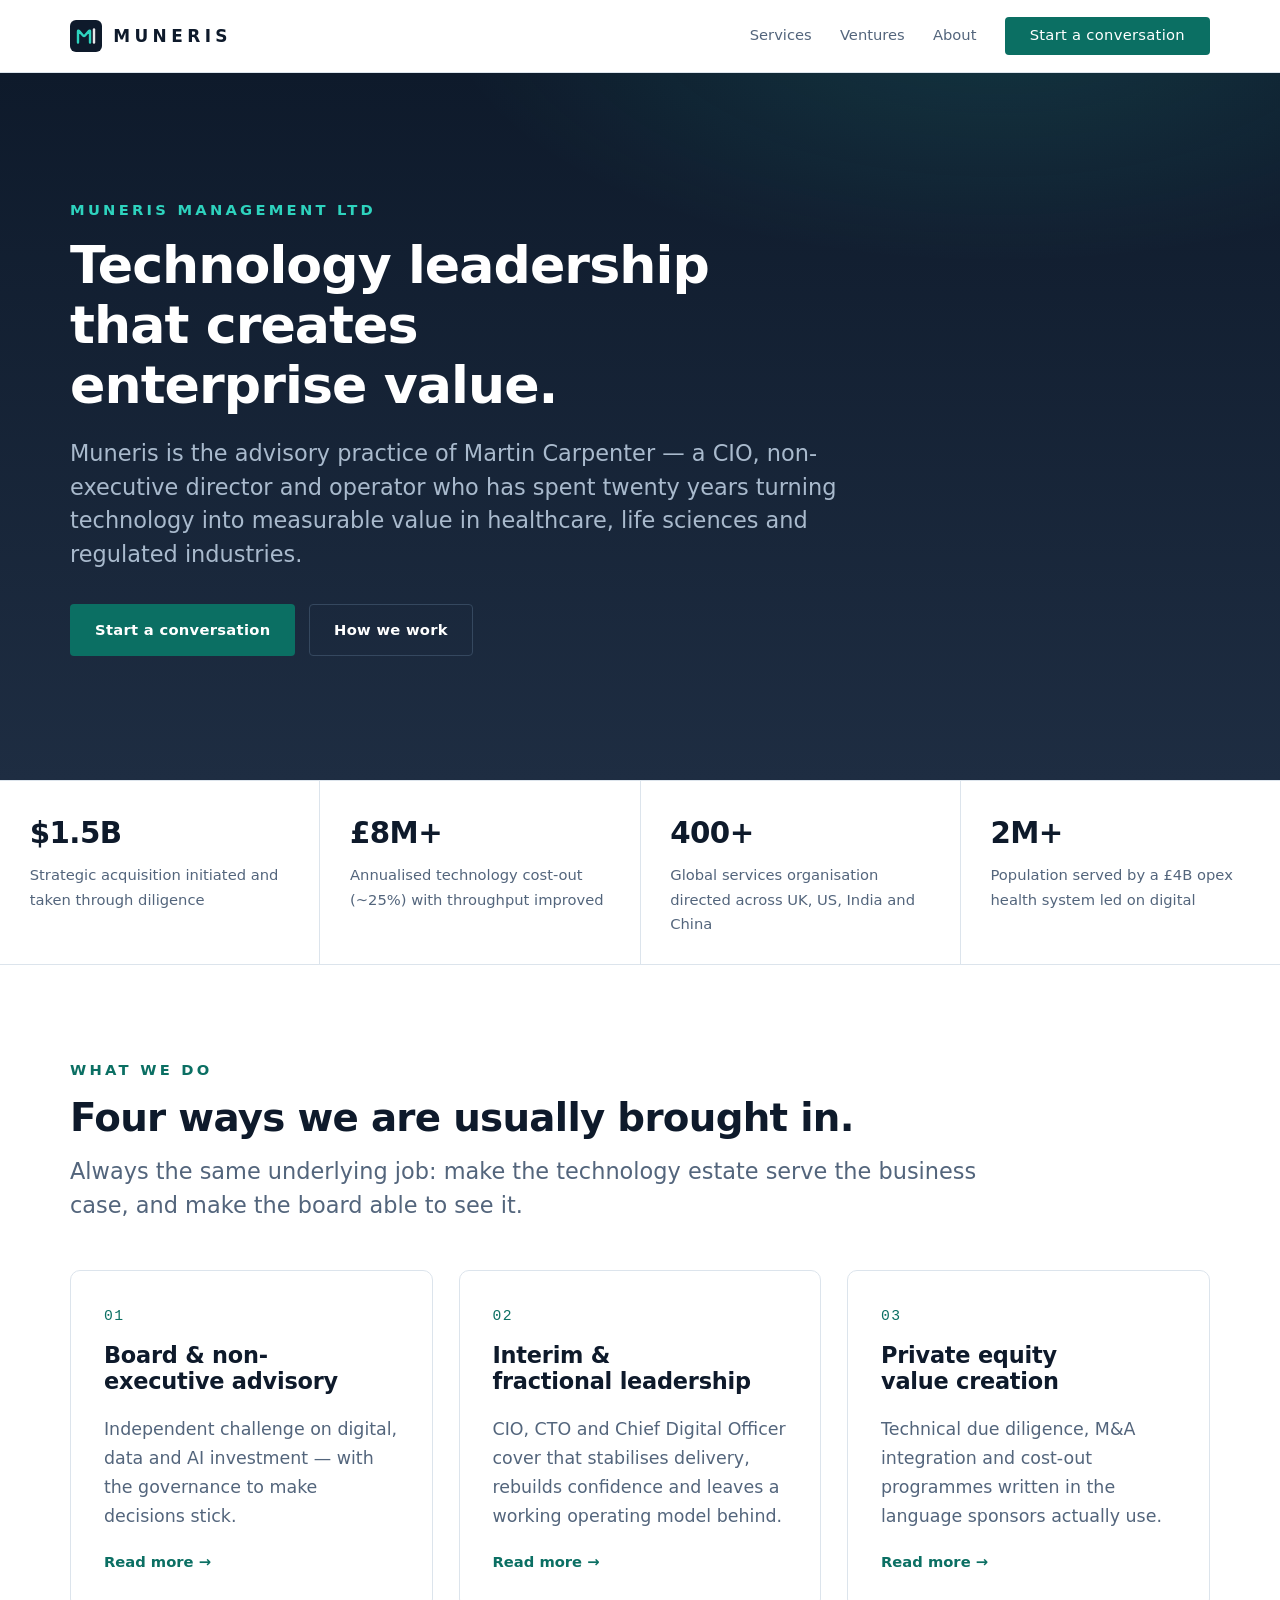
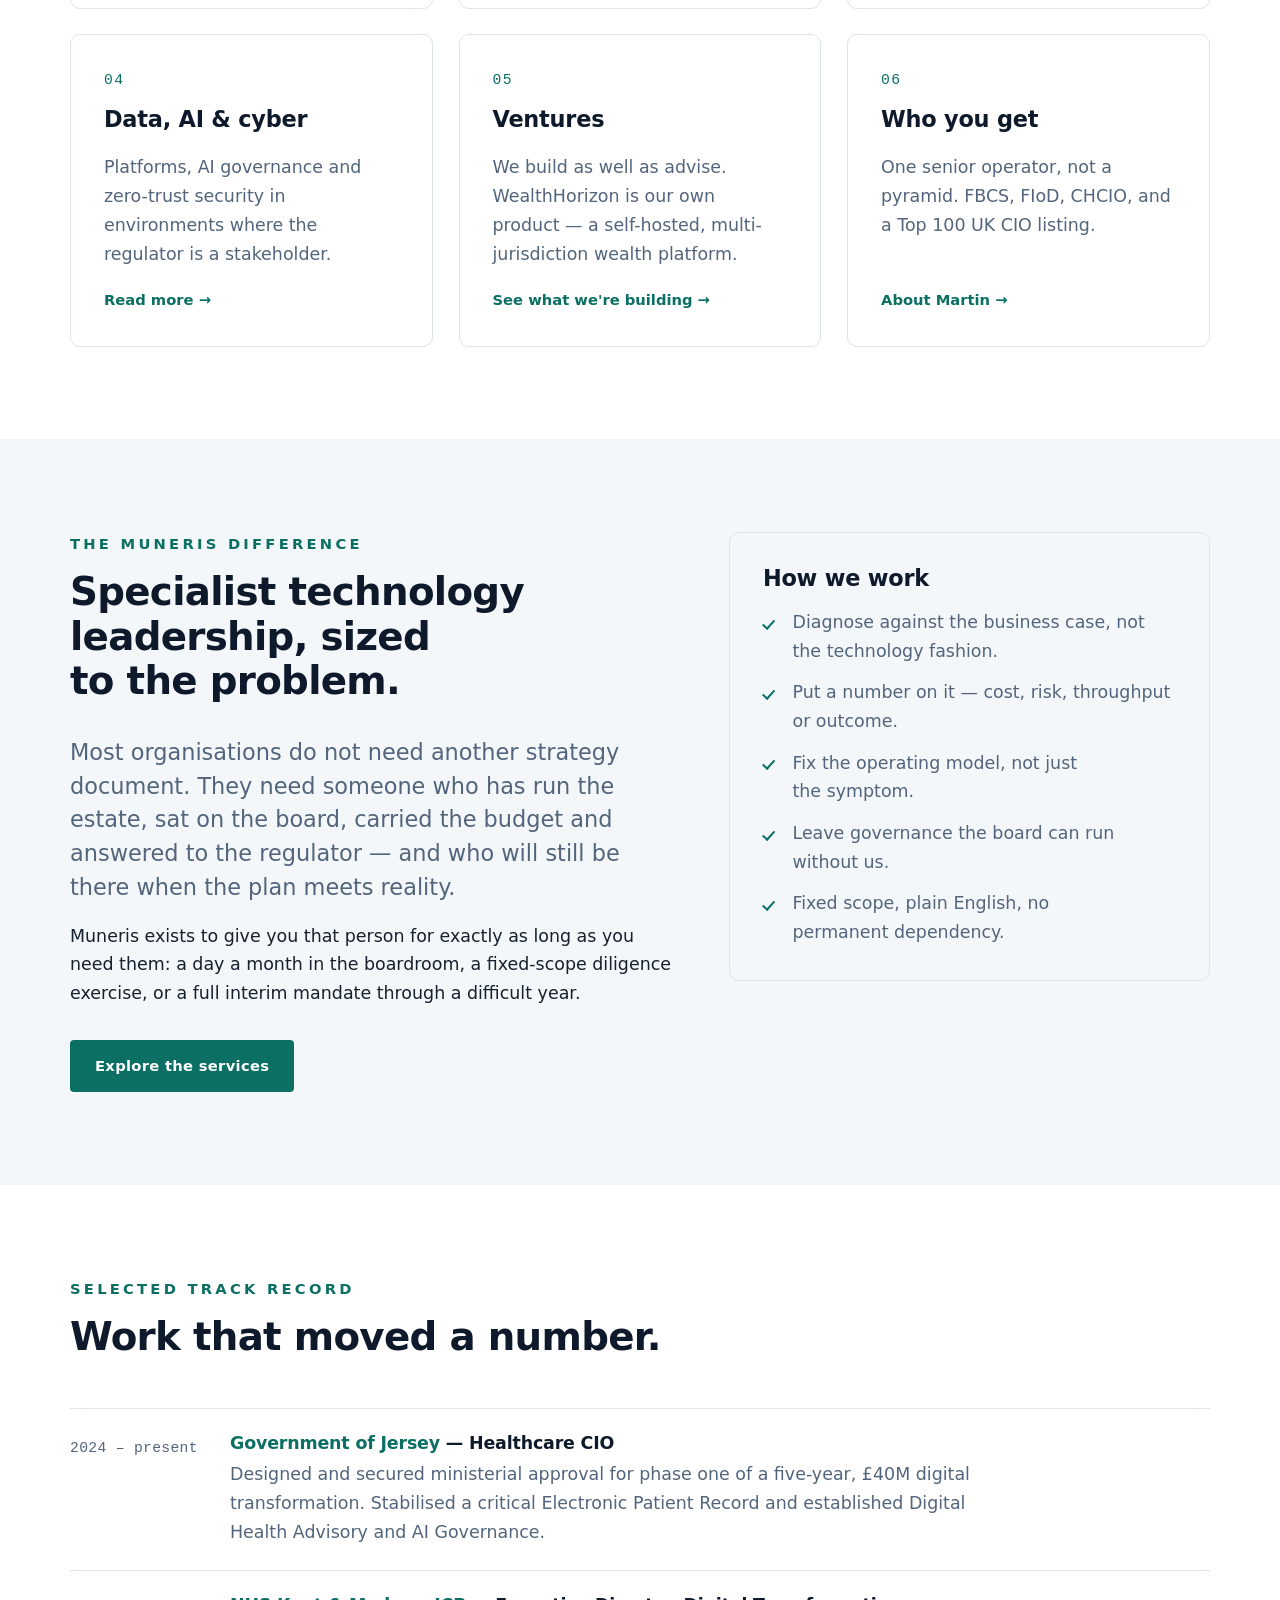
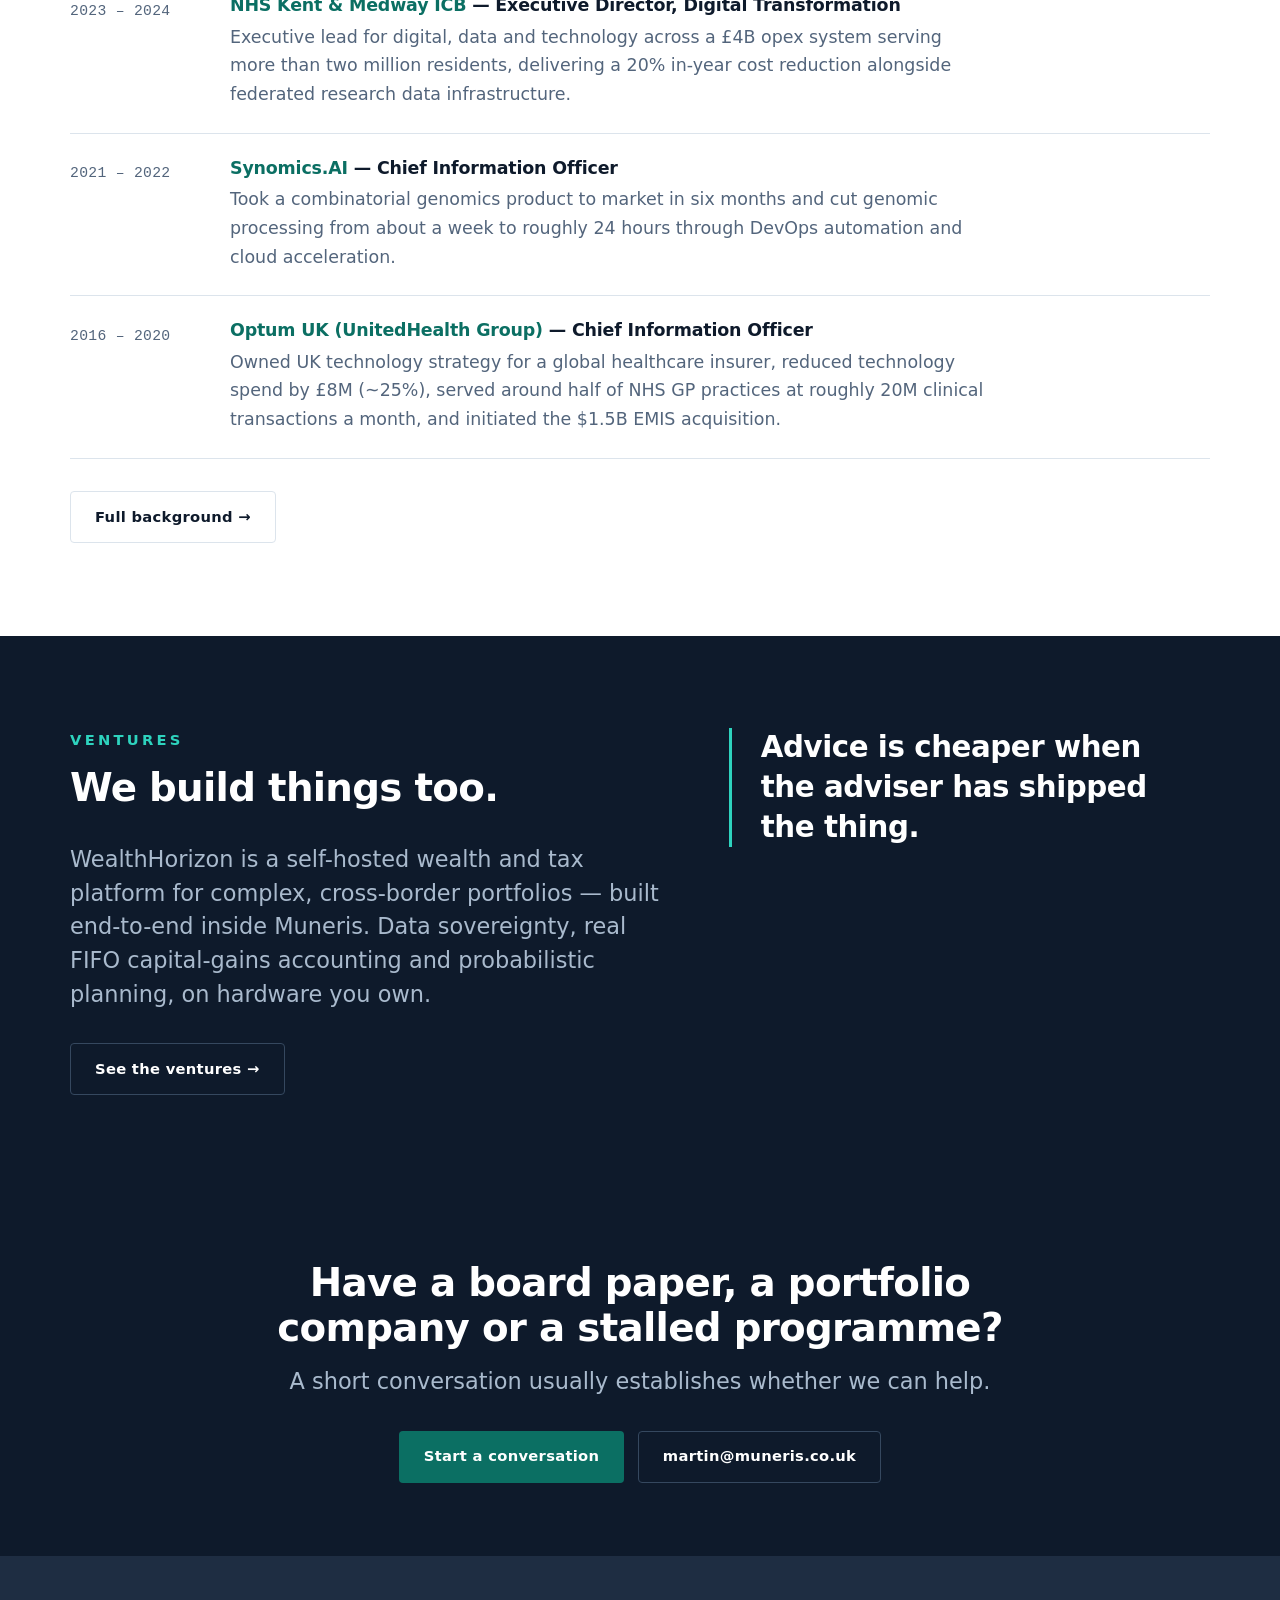
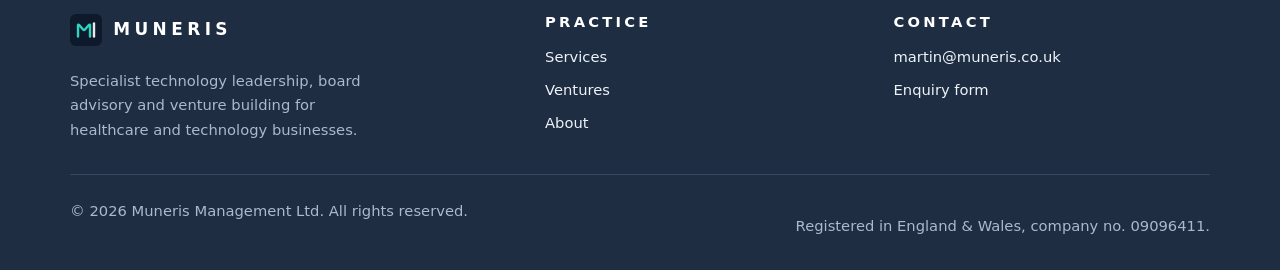
==== index.html @ a32206af "Add muneris.co.uk static marketing site Five-page static site for Muneris Management Ltd — home, ser" ====
<!doctype html>
<html lang="en-GB">
<head>
<meta charset="utf-8">
<meta name="viewport" content="width=device-width, initial-scale=1">
<title>Muneris — Technology leadership that creates enterprise value</title>
<meta name="description" content="Muneris Management Ltd is the advisory practice of Martin Carpenter: board advisory, interim technology leadership, private equity value creation, and data, AI and cyber governance for healthcare and technology businesses.">
<link rel="canonical" href="https://muneris.co.uk/">
<meta property="og:type" content="website">
<meta property="og:site_name" content="Muneris">
<meta property="og:title" content="Muneris — Technology leadership that creates enterprise value">
<meta property="og:description" content="Board advisory, interim technology leadership and private equity value creation for healthcare and technology businesses.">
<meta property="og:url" content="https://muneris.co.uk/">
<meta name="twitter:card" content="summary">
<link rel="icon" href="assets/img/muneris-mark.svg" type="image/svg+xml">
<link rel="stylesheet" href="assets/css/brand.css">
<link rel="stylesheet" href="assets/css/site.css">
</head>
<body>
<a class="skip-link" href="#main">Skip to content</a>

<header class="site-header">
  <div class="wrap site-header__inner">
    <a class="brand" href="index.html" aria-label="Muneris — home">
      <img class="brand__mark" src="assets/img/muneris-mark.svg" alt="" width="32" height="32">
      <span class="brand__name">Muneris</span>
    </a>
    <button class="nav-toggle" type="button" aria-expanded="false" aria-controls="primary-nav">
      <span class="visually-hidden">Menu</span>
      <svg width="20" height="14" viewBox="0 0 20 14" aria-hidden="true" fill="none" stroke="currentColor" stroke-width="2" stroke-linecap="round">
        <path d="M1 1h18M1 7h18M1 13h18"/>
      </svg>
    </button>
    <nav class="nav" id="primary-nav" aria-label="Primary">
      <a href="services.html">Services</a>
      <a href="ventures.html">Ventures</a>
      <a href="about.html">About</a>
      <a class="btn btn--primary" href="contact.html">Start a conversation</a>
    </nav>
  </div>
</header>

<main id="main">

  <section class="hero">
    <div class="wrap">
      <span class="eyebrow">Muneris Management Ltd</span>
      <h1>Technology leadership that creates enterprise value.</h1>
      <p class="lede">
        Muneris is the advisory practice of Martin Carpenter — a CIO, non-executive
        director and operator who has spent twenty years turning technology into
        measurable value in healthcare, life sciences and regulated industries.
      </p>
      <div class="btn-row">
        <a class="btn btn--primary" href="contact.html">Start a conversation</a>
        <a class="btn btn--ghost" href="services.html">How we work</a>
      </div>
    </div>
  </section>

  <section class="stats" aria-label="Track record at a glance">
    <div class="stat">
      <div class="stat__value">$1.5B</div>
      <div class="stat__label">Strategic acquisition initiated and taken through diligence</div>
    </div>
    <div class="stat">
      <div class="stat__value">£8M+</div>
      <div class="stat__label">Annualised technology cost-out (~25%) with throughput improved</div>
    </div>
    <div class="stat">
      <div class="stat__value">400+</div>
      <div class="stat__label">Global services organisation directed across UK, US, India and China</div>
    </div>
    <div class="stat">
      <div class="stat__value">2M+</div>
      <div class="stat__label">Population served by a £4B opex health system led on digital</div>
    </div>
  </section>

  <section class="section">
    <div class="wrap">
      <div class="section-head reveal">
        <span class="eyebrow">What we do</span>
        <h2>Four ways we are usually brought in.</h2>
        <p class="lede">
          Always the same underlying job: make the technology estate serve the
          business case, and make the board able to see it.
        </p>
      </div>

      <div class="grid grid--3">
        <a class="card reveal" href="services.html#board">
          <div class="card__num">01</div>
          <h3>Board &amp; non-executive advisory</h3>
          <p>Independent challenge on digital, data and AI investment — with the
             governance to make decisions stick.</p>
          <span class="card__link">Read more →</span>
        </a>
        <a class="card reveal" href="services.html#interim">
          <div class="card__num">02</div>
          <h3>Interim &amp; fractional leadership</h3>
          <p>CIO, CTO and Chief Digital Officer cover that stabilises delivery,
             rebuilds confidence and leaves a working operating model behind.</p>
          <span class="card__link">Read more →</span>
        </a>
        <a class="card reveal" href="services.html#pe">
          <div class="card__num">03</div>
          <h3>Private equity value creation</h3>
          <p>Technical due diligence, M&amp;A integration and cost-out programmes
             written in the language sponsors actually use.</p>
          <span class="card__link">Read more →</span>
        </a>
        <a class="card reveal" href="services.html#ai">
          <div class="card__num">04</div>
          <h3>Data, AI &amp; cyber</h3>
          <p>Platforms, AI governance and zero-trust security in environments
             where the regulator is a stakeholder.</p>
          <span class="card__link">Read more →</span>
        </a>
        <a class="card reveal" href="ventures.html">
          <div class="card__num">05</div>
          <h3>Ventures</h3>
          <p>We build as well as advise. WealthHorizon is our own product — a
             self-hosted, multi-jurisdiction wealth platform.</p>
          <span class="card__link">See what we're building →</span>
        </a>
        <a class="card reveal" href="about.html">
          <div class="card__num">06</div>
          <h3>Who you get</h3>
          <p>One senior operator, not a pyramid. FBCS, FIoD, CHCIO, and a
             Top 100 UK CIO listing.</p>
          <span class="card__link">About Martin →</span>
        </a>
      </div>
    </div>
  </section>

  <section class="section section--surface">
    <div class="wrap split">
      <div class="reveal">
        <span class="eyebrow">The Muneris difference</span>
        <h2>Specialist technology leadership, sized to the problem.</h2>
        <p class="lede mt-2">
          Most organisations do not need another strategy document. They need
          someone who has run the estate, sat on the board, carried the budget and
          answered to the regulator — and who will still be there when the plan
          meets reality.
        </p>
        <p>
          Muneris exists to give you that person for exactly as long as you need
          them: a day a month in the boardroom, a fixed-scope diligence exercise,
          or a full interim mandate through a difficult year.
        </p>
        <div class="btn-row">
          <a class="btn btn--primary" href="services.html">Explore the services</a>
        </div>
      </div>
      <aside class="panel reveal">
        <h3>How we work</h3>
        <ul class="ticks">
          <li>Diagnose against the business case, not the technology fashion.</li>
          <li>Put a number on it — cost, risk, throughput or outcome.</li>
          <li>Fix the operating model, not just the symptom.</li>
          <li>Leave governance the board can run without us.</li>
          <li>Fixed scope, plain English, no permanent dependency.</li>
        </ul>
      </aside>
    </div>
  </section>

  <section class="section">
    <div class="wrap">
      <div class="section-head reveal">
        <span class="eyebrow">Selected track record</span>
        <h2>Work that moved a number.</h2>
      </div>
      <ul class="record reveal">
        <li>
          <div class="record__when">2024 – present</div>
          <div class="record__what">
            <h3><span class="org">Government of Jersey</span> — Healthcare CIO</h3>
            <p>Designed and secured ministerial approval for phase one of a five-year,
               £40M digital transformation. Stabilised a critical Electronic Patient
               Record and established Digital Health Advisory and AI Governance.</p>
          </div>
        </li>
        <li>
          <div class="record__when">2023 – 2024</div>
          <div class="record__what">
            <h3><span class="org">NHS Kent &amp; Medway ICB</span> — Executive Director, Digital Transformation</h3>
            <p>Executive lead for digital, data and technology across a £4B opex system
               serving more than two million residents, delivering a 20% in-year cost
               reduction alongside federated research data infrastructure.</p>
          </div>
        </li>
        <li>
          <div class="record__when">2021 – 2022</div>
          <div class="record__what">
            <h3><span class="org">Synomics.AI</span> — Chief Information Officer</h3>
            <p>Took a combinatorial genomics product to market in six months and cut
               genomic processing from about a week to roughly 24 hours through DevOps
               automation and cloud acceleration.</p>
          </div>
        </li>
        <li>
          <div class="record__when">2016 – 2020</div>
          <div class="record__what">
            <h3><span class="org">Optum UK (UnitedHealth Group)</span> — Chief Information Officer</h3>
            <p>Owned UK technology strategy for a global healthcare insurer, reduced
               technology spend by £8M (~25%), served around half of NHS GP practices
               at roughly 20M clinical transactions a month, and initiated the $1.5B
               EMIS acquisition.</p>
          </div>
        </li>
      </ul>
      <div class="btn-row reveal">
        <a class="btn btn--ghost" href="about.html">Full background →</a>
      </div>
    </div>
  </section>

  <section class="section section--dark">
    <div class="wrap split">
      <div class="reveal">
        <span class="eyebrow">Ventures</span>
        <h2>We build things too.</h2>
        <p class="lede mt-2">
          WealthHorizon is a self-hosted wealth and tax platform for complex,
          cross-border portfolios — built end-to-end inside Muneris. Data
          sovereignty, real FIFO capital-gains accounting and probabilistic
          planning, on hardware you own.
        </p>
        <div class="btn-row">
          <a class="btn btn--ghost" href="ventures.html">See the ventures →</a>
        </div>
      </div>
      <div class="reveal">
        <p class="pull">Advice is cheaper when the adviser has shipped the thing.</p>
      </div>
    </div>
  </section>

  <section class="cta">
    <div class="wrap center">
      <h2>Have a board paper, a portfolio company or a stalled programme?</h2>
      <p class="lede">A short conversation usually establishes whether we can help.</p>
      <div class="btn-row" style="justify-content:center">
        <a class="btn btn--primary" href="contact.html">Start a conversation</a>
        <a class="btn btn--ghost" href="mailto:martin@muneris.co.uk">martin@muneris.co.uk</a>
      </div>
    </div>
  </section>

</main>

<footer class="site-footer">
  <div class="wrap">
    <div class="footer-grid">
      <div>
        <a class="brand" href="index.html">
          <img class="brand__mark" src="assets/img/muneris-mark.svg" alt="" width="32" height="32">
          <span class="brand__name">Muneris</span>
        </a>
        <p>Specialist technology leadership, board advisory and venture building
           for healthcare and technology businesses.</p>
      </div>
      <div>
        <h4>Practice</h4>
        <ul>
          <li><a href="services.html">Services</a></li>
          <li><a href="ventures.html">Ventures</a></li>
          <li><a href="about.html">About</a></li>
        </ul>
      </div>
      <div>
        <h4>Contact</h4>
        <ul>
          <li><a href="mailto:martin@muneris.co.uk">martin@muneris.co.uk</a></li>
          <li><a href="contact.html">Enquiry form</a></li>
        </ul>
      </div>
    </div>
    <div class="footer-legal">
      <p>&copy; <span data-year>2026</span> Muneris Management Ltd. All rights reserved.</p>
      <p>Registered in England &amp; Wales, company no. 09096411.</p>
    </div>
  </div>
</footer>

<script src="assets/js/site.js" defer></script>
</body>
</html>
---- assets/css/brand.css ----
/* ==========================================================================
   Muneris — brand tokens
   --------------------------------------------------------------------------
   This is the ONLY file you need to edit to re-skin the site to the official
   Muneris brand pack (Complete_MultiBrand_Pack / brands/muneris).

   Colour values below are set from the brand pack's naming conventions
   (fullcolour / mono-slate / reverse-white). If the official pack specifies
   exact hex values, replace them here and every page follows.
   ========================================================================== */

:root {
  /* --- Core brand palette ------------------------------------------------ */
  --ink:            #0E1A2B;  /* deepest slate — headings, dark sections     */
  --slate:          #1E2D42;  /* mid slate — dark surfaces                   */
  --slate-soft:     #35485F;  /* borders/dividers on dark                    */

  --accent:         #0B6F63;  /* primary accent — links, buttons on light    */
  --accent-deep:    #085048;  /* hover/pressed                               */
  --accent-bright:  #2ED3BE;  /* accent on dark backgrounds only             */

  --gold:           #A8853C;  /* sparing highlight — figures, rules          */

  /* --- Neutrals ---------------------------------------------------------- */
  --bg:             #FFFFFF;
  --surface:        #F4F7F9;
  --surface-2:      #E9EEF3;
  --line:           #DCE4EC;
  --text:           #16202E;
  --text-muted:     #53657C;
  --on-dark:        #EEF3F8;
  --on-dark-muted:  #A9BACD;

  /* --- Typography -------------------------------------------------------- */
  --font-sans: system-ui, -apple-system, "Segoe UI", Roboto, "Helvetica Neue",
               Arial, sans-serif;
  --font-mono: ui-monospace, SFMono-Regular, "SF Mono", Menlo, Consolas,
               "Liberation Mono", monospace;

  /* The brand's signature device, carried over from the Muneris deck:
     section labels set in letter-spaced capitals. */
  --eyebrow-spacing: 0.22em;

  /* --- Scale & rhythm ---------------------------------------------------- */
  --measure:        68ch;
  --radius:         4px;
  --radius-lg:      10px;
  --shadow:         0 1px 2px rgba(14, 26, 43, .06),
                    0 8px 24px rgba(14, 26, 43, .06);
  --shadow-lg:      0 2px 4px rgba(14, 26, 43, .08),
                    0 18px 48px rgba(14, 26, 43, .12);

  --step--1: clamp(0.86rem, 0.83rem + 0.12vw, 0.92rem);
  --step-0:  clamp(1rem,    0.97rem + 0.16vw, 1.09rem);
  --step-1:  clamp(1.2rem,  1.13rem + 0.34vw, 1.42rem);
  --step-2:  clamp(1.45rem, 1.32rem + 0.64vw, 1.85rem);
  --step-3:  clamp(1.75rem, 1.52rem + 1.13vw, 2.45rem);
  --step-4:  clamp(2.1rem,  1.7rem  + 1.95vw, 3.3rem);

  --gutter: clamp(1.15rem, 0.9rem + 1.2vw, 2rem);
  --section-y: clamp(3.5rem, 2.6rem + 4vw, 6.5rem);
}
---- assets/css/site.css ----
/* ==========================================================================
   Muneris — site styles
   ========================================================================== */

/* --- Reset ---------------------------------------------------------------- */
*, *::before, *::after { box-sizing: border-box; }
* { margin: 0; }

html { -webkit-text-size-adjust: 100%; scroll-behavior: smooth; }
@media (prefers-reduced-motion: reduce) { html { scroll-behavior: auto; } }

body {
  font-family: var(--font-sans);
  font-size: var(--step-0);
  line-height: 1.65;
  color: var(--text);
  background: var(--bg);
  -webkit-font-smoothing: antialiased;
  text-rendering: optimizeLegibility;
}

img, svg { display: block; max-width: 100%; height: auto; }
a { color: var(--accent); text-underline-offset: 3px; }
a:hover { color: var(--accent-deep); }

:focus-visible {
  outline: 2px solid var(--accent);
  outline-offset: 3px;
  border-radius: 2px;
}

/* --- Layout primitives ---------------------------------------------------- */
.wrap {
  width: min(100% - (var(--gutter) * 2), 1140px);
  margin-inline: auto;
}
.wrap--narrow { width: min(100% - (var(--gutter) * 2), 780px); }

.section { padding-block: var(--section-y); }
.section--surface { background: var(--surface); }
.section--dark { background: var(--ink); color: var(--on-dark); }
.section--dark h1, .section--dark h2, .section--dark h3 { color: #fff; }
.section--dark p { color: var(--on-dark-muted); }
.section--dark a { color: var(--accent-bright); }

.skip-link {
  position: absolute; left: -9999px; top: 0; z-index: 100;
  background: var(--ink); color: #fff; padding: .75rem 1.25rem;
}
.skip-link:focus { left: 0; }

/* --- Typography ----------------------------------------------------------- */
h1, h2, h3, h4 {
  font-weight: 650;
  line-height: 1.15;
  letter-spacing: -0.018em;
  color: var(--ink);
  text-wrap: balance;
}
h1 { font-size: var(--step-4); }
h2 { font-size: var(--step-3); }
h3 { font-size: var(--step-1); letter-spacing: -0.01em; }

p, li { max-width: var(--measure); text-wrap: pretty; }
p + p { margin-top: 1em; }

/* Breathing room under a heading that is immediately followed by prose.
   Margins collapse, so components with their own spacing are unaffected. */
h2 + p, h3 + p, h3 + ul, h3 + ol { margin-top: .7rem; }

.lede {
  font-size: var(--step-1);
  line-height: 1.5;
  color: var(--text-muted);
  font-weight: 400;
}
.section--dark .lede { color: var(--on-dark-muted); }

/* The Muneris signature: letter-spaced capitals for section labels. */
.eyebrow {
  display: block;
  font-size: var(--step--1);
  font-weight: 600;
  letter-spacing: var(--eyebrow-spacing);
  text-transform: uppercase;
  color: var(--accent);
  margin-bottom: .85rem;
}
.section--dark .eyebrow { color: var(--accent-bright); }

.section-head { margin-bottom: clamp(2rem, 1.4rem + 2vw, 3.25rem); }
.section-head p { margin-top: .9rem; }

/* --- Buttons -------------------------------------------------------------- */
.btn {
  display: inline-flex;
  align-items: center;
  gap: .55rem;
  padding: .8rem 1.5rem;
  border: 1px solid transparent;
  border-radius: var(--radius);
  font-size: var(--step--1);
  font-weight: 600;
  letter-spacing: .02em;
  text-decoration: none;
  cursor: pointer;
  transition: background-color .18s ease, color .18s ease,
              border-color .18s ease, transform .18s ease;
}
.btn:hover { transform: translateY(-1px); }
.btn--primary { background: var(--accent); color: #fff; }
.btn--primary:hover { background: var(--accent-deep); color: #fff; }
.btn--ghost { border-color: var(--line); color: var(--ink); background: transparent; }
.btn--ghost:hover { border-color: var(--ink); color: var(--ink); }

/* Ghost buttons sitting on any dark ground */
.section--dark .btn--ghost,
.hero .btn--ghost,
.cta .btn--ghost { border-color: var(--slate-soft); color: #fff; }
.section--dark .btn--ghost:hover,
.hero .btn--ghost:hover,
.cta .btn--ghost:hover { border-color: var(--accent-bright); color: #fff; }

.btn-row { display: flex; flex-wrap: wrap; gap: .85rem; margin-top: 2rem; }

/* --- Site header ---------------------------------------------------------- */
.site-header {
  position: sticky; top: 0; z-index: 50;
  background: rgba(255, 255, 255, .92);
  backdrop-filter: saturate(150%) blur(10px);
  border-bottom: 1px solid var(--line);
}
.site-header__inner {
  display: flex; align-items: center; justify-content: space-between;
  gap: 1.5rem; min-height: 72px;
}

/* Wordmark. To use the official artwork instead, see README.md — swap the
   .brand contents for <img src="assets/img/muneris-logo-horizontal-fullcolour.svg"> */
.brand { display: inline-flex; align-items: center; gap: .7rem; text-decoration: none; }
.brand__mark { flex: none; }
.brand__name {
  font-size: 1.06rem;
  font-weight: 600;
  letter-spacing: .26em;
  text-transform: uppercase;
  color: var(--ink);
  line-height: 1;
}
.site-footer .brand__name { color: #fff; }

.nav { display: flex; align-items: center; gap: clamp(1rem, 2.2vw, 2rem); }
.nav a {
  font-size: var(--step--1);
  font-weight: 500;
  color: var(--text-muted);
  text-decoration: none;
  padding-block: .35rem;
  border-bottom: 2px solid transparent;
}
.nav a:hover { color: var(--ink); }
.nav a[aria-current="page"]:not(.btn) { color: var(--ink); border-bottom-color: var(--accent); }
.nav .btn, .nav .btn:hover, .nav .btn[aria-current="page"] { color: #fff; }

.nav-toggle {
  display: none;
  background: none; border: 1px solid var(--line); border-radius: var(--radius);
  padding: .5rem .7rem; cursor: pointer; color: var(--ink);
}

@media (max-width: 820px) {
  .nav-toggle { display: inline-flex; }
  .nav {
    position: absolute; inset: 72px 0 auto 0;
    flex-direction: column; align-items: stretch; gap: 0;
    background: var(--bg);
    border-bottom: 1px solid var(--line);
    padding: .5rem var(--gutter) 1.25rem;
    box-shadow: var(--shadow);
  }
  .nav[hidden] { display: none; }
  .nav a { padding: .85rem 0; border-bottom: 1px solid var(--line); }
  .nav a[aria-current="page"] { border-bottom-color: var(--line); color: var(--accent); }
  .nav .btn { margin-top: 1rem; justify-content: center; border-bottom: 0; }
}

/* --- Hero ----------------------------------------------------------------- */
.hero {
  background:
    radial-gradient(900px 420px at 78% -10%, rgba(46, 211, 190, .16), transparent 62%),
    linear-gradient(180deg, var(--ink), var(--slate));
  color: var(--on-dark);
  padding-block: clamp(4rem, 3rem + 6vw, 8.5rem);
}
.hero h1 { color: #fff; max-width: 18ch; }
.hero .lede { margin-top: 1.35rem; max-width: 56ch; color: var(--on-dark-muted); }
.hero .eyebrow { color: var(--accent-bright); }

/* --- Stat strip ----------------------------------------------------------- */
.stats {
  display: grid;
  grid-template-columns: repeat(auto-fit, minmax(190px, 1fr));
  gap: 1px;
  background: var(--line);
  border-block: 1px solid var(--line);
}
.stat { background: var(--bg); padding: 1.75rem var(--gutter); }
.stat__value {
  font-size: var(--step-2);
  font-weight: 650;
  letter-spacing: -0.02em;
  color: var(--ink);
}
.stat__label {
  margin-top: .35rem;
  font-size: var(--step--1);
  color: var(--text-muted);
}

/* --- Cards ---------------------------------------------------------------- */
.grid { display: grid; gap: clamp(1rem, .6rem + 1.4vw, 1.6rem); }
.grid--2 { grid-template-columns: repeat(auto-fit, minmax(300px, 1fr)); }
.grid--3 { grid-template-columns: repeat(auto-fit, minmax(270px, 1fr)); }

.card {
  background: var(--bg);
  border: 1px solid var(--line);
  border-radius: var(--radius-lg);
  padding: clamp(1.5rem, 1.1rem + 1.2vw, 2.15rem);
  display: flex; flex-direction: column;
  transition: border-color .2s ease, box-shadow .2s ease, transform .2s ease;
}
a.card { text-decoration: none; color: inherit; }
a.card:hover { border-color: var(--accent); box-shadow: var(--shadow); transform: translateY(-2px); }
.card__num {
  font-family: var(--font-mono);
  font-size: var(--step--1);
  color: var(--accent);
  letter-spacing: .1em;
  margin-bottom: .9rem;
}
.card h3 { margin-bottom: .6rem; }
.card p { color: var(--text-muted); font-size: var(--step-0); }
.card__link {
  margin-top: auto; padding-top: 1.25rem;
  font-size: var(--step--1); font-weight: 600; color: var(--accent);
}
.section--dark .card {
  background: rgba(255, 255, 255, .04);
  border-color: var(--slate-soft);
}
.section--dark .card p { color: var(--on-dark-muted); }
.section--dark .card__num { color: var(--accent-bright); }

/* --- Feature list --------------------------------------------------------- */
.ticks { list-style: none; padding: 0; display: grid; gap: .8rem; }
.ticks li {
  position: relative; padding-left: 1.85rem; color: var(--text-muted);
}
.ticks li::before {
  content: ""; position: absolute; left: .15rem; top: .5em;
  width: .42rem; height: .78rem;
  border-right: 2px solid var(--accent);
  border-bottom: 2px solid var(--accent);
  transform: rotate(42deg);
}
.section--dark .ticks li { color: var(--on-dark-muted); }
.section--dark .ticks li::before { border-color: var(--accent-bright); }

/* --- Split (text + aside) ------------------------------------------------- */
.split {
  display: grid; gap: clamp(2rem, 1.2rem + 3vw, 4rem);
  grid-template-columns: minmax(0, 1.25fr) minmax(0, 1fr);
  align-items: start;
}
@media (max-width: 860px) { .split { grid-template-columns: 1fr; } }

.panel {
  background: var(--surface);
  border: 1px solid var(--line);
  border-radius: var(--radius-lg);
  padding: clamp(1.5rem, 1.1rem + 1.2vw, 2.15rem);
}
.panel h3 { margin-bottom: 1rem; }

/* --- Timeline / record ---------------------------------------------------- */
.record { list-style: none; padding: 0; display: grid; gap: 0; }
.record li {
  display: grid;
  grid-template-columns: 8.5rem minmax(0, 1fr);
  gap: 1.5rem;
  padding: 1.5rem 0;
  border-top: 1px solid var(--line);
  max-width: none;
}
.record li:last-child { border-bottom: 1px solid var(--line); }
.record__when {
  font-family: var(--font-mono);
  font-size: var(--step--1);
  color: var(--text-muted);
  letter-spacing: .02em;
  padding-top: .2rem;
}
.record__what h3 { font-size: var(--step-0); font-weight: 650; }
.record__what .org { color: var(--accent); font-weight: 600; }
.record__what p { margin-top: .45rem; color: var(--text-muted); font-size: var(--step-0); }
@media (max-width: 620px) {
  .record li { grid-template-columns: 1fr; gap: .4rem; }
}

/* --- Quote / pull --------------------------------------------------------- */
.pull {
  border-left: 3px solid var(--accent);
  padding-left: clamp(1.25rem, 1rem + 1vw, 2rem);
  font-size: var(--step-2);
  line-height: 1.35;
  letter-spacing: -0.015em;
  font-weight: 550;
  color: var(--ink);
  max-width: 24ch;
}
.section--dark .pull { border-color: var(--accent-bright); color: #fff; }

/* --- Tag list ------------------------------------------------------------- */
.tags { display: flex; flex-wrap: wrap; gap: .5rem; list-style: none; padding: 0; }
.tags li {
  font-size: var(--step--1);
  padding: .3rem .75rem;
  border: 1px solid var(--line);
  border-radius: 999px;
  color: var(--text-muted);
  background: var(--bg);
  max-width: none;
}
.section--dark .tags li { border-color: var(--slate-soft); color: var(--on-dark-muted); background: transparent; }

/* --- Contact -------------------------------------------------------------- */
.contact-list { list-style: none; padding: 0; display: grid; gap: 1.5rem; }
.contact-list dt, .contact-list .label {
  font-size: var(--step--1);
  letter-spacing: var(--eyebrow-spacing);
  text-transform: uppercase;
  color: var(--text-muted);
  margin-bottom: .3rem;
}
.contact-list .value { font-size: var(--step-1); font-weight: 550; color: var(--ink); }
.contact-list .value a { text-decoration: none; }
.contact-list .value a:hover { text-decoration: underline; }

.field { display: grid; gap: .4rem; margin-bottom: 1.15rem; }
.field label { font-size: var(--step--1); font-weight: 600; color: var(--ink); }
.field input, .field textarea, .field select {
  font: inherit;
  font-size: var(--step-0);
  padding: .7rem .85rem;
  border: 1px solid var(--line);
  border-radius: var(--radius);
  background: var(--bg);
  color: var(--text);
  width: 100%;
}
.field input:focus, .field textarea:focus, .field select:focus {
  border-color: var(--accent);
  outline: 2px solid rgba(11, 111, 99, .18);
  outline-offset: 0;
}
.field textarea { min-height: 9rem; resize: vertical; }
.form-note { font-size: var(--step--1); color: var(--text-muted); margin-top: 1rem; }

/* --- CTA band ------------------------------------------------------------- */
.cta {
  background: var(--ink);
  color: var(--on-dark);
  padding-block: clamp(3rem, 2.2rem + 3vw, 5rem);
}
.cta h2 { color: #fff; }
.cta p { color: var(--on-dark-muted); margin-top: .9rem; }

/* --- Footer --------------------------------------------------------------- */
.site-footer {
  background: var(--slate);
  color: var(--on-dark-muted);
  padding-block: clamp(2.5rem, 2rem + 2vw, 4rem) 2rem;
  font-size: var(--step--1);
}
.site-footer a { color: var(--on-dark); text-decoration: none; }
.site-footer a:hover { color: #fff; text-decoration: underline; }
.footer-grid {
  display: grid;
  gap: 2rem;
  grid-template-columns: minmax(0, 1.4fr) repeat(auto-fit, minmax(150px, 1fr));
  padding-bottom: 2rem;
  border-bottom: 1px solid var(--slate-soft);
}
.footer-grid h4 {
  color: #fff; font-size: var(--step--1);
  letter-spacing: var(--eyebrow-spacing); text-transform: uppercase;
  margin-bottom: .9rem; font-weight: 600;
}
.footer-grid ul { list-style: none; padding: 0; display: grid; gap: .55rem; }
.footer-grid p { color: var(--on-dark-muted); max-width: 34ch; margin-top: 1rem; }
.footer-legal {
  display: flex; flex-wrap: wrap; gap: .6rem 1.5rem;
  justify-content: space-between; padding-top: 1.5rem;
}
.footer-legal p { max-width: none; }

/* --- Utilities ------------------------------------------------------------ */
.visually-hidden {
  position: absolute; width: 1px; height: 1px; padding: 0;
  overflow: hidden; clip: rect(0 0 0 0); white-space: nowrap; border: 0;
}
.mt-2 { margin-top: 2rem; }
.center { text-align: center; margin-inline: auto; }
.center p { margin-inline: auto; }

/* --- Reveal on scroll ----------------------------------------------------- */
.reveal { opacity: 0; transform: translateY(14px); }
.reveal.is-visible {
  opacity: 1; transform: none;
  transition: opacity .6s ease, transform .6s ease;
}
@media (prefers-reduced-motion: reduce) {
  .reveal, .reveal.is-visible { opacity: 1; transform: none; transition: none; }
  .btn:hover, a.card:hover { transform: none; }
}

/* --- Print ---------------------------------------------------------------- */
@media print {
  .site-header, .site-footer, .cta, .btn-row { display: none; }
  body { color: #000; }
}
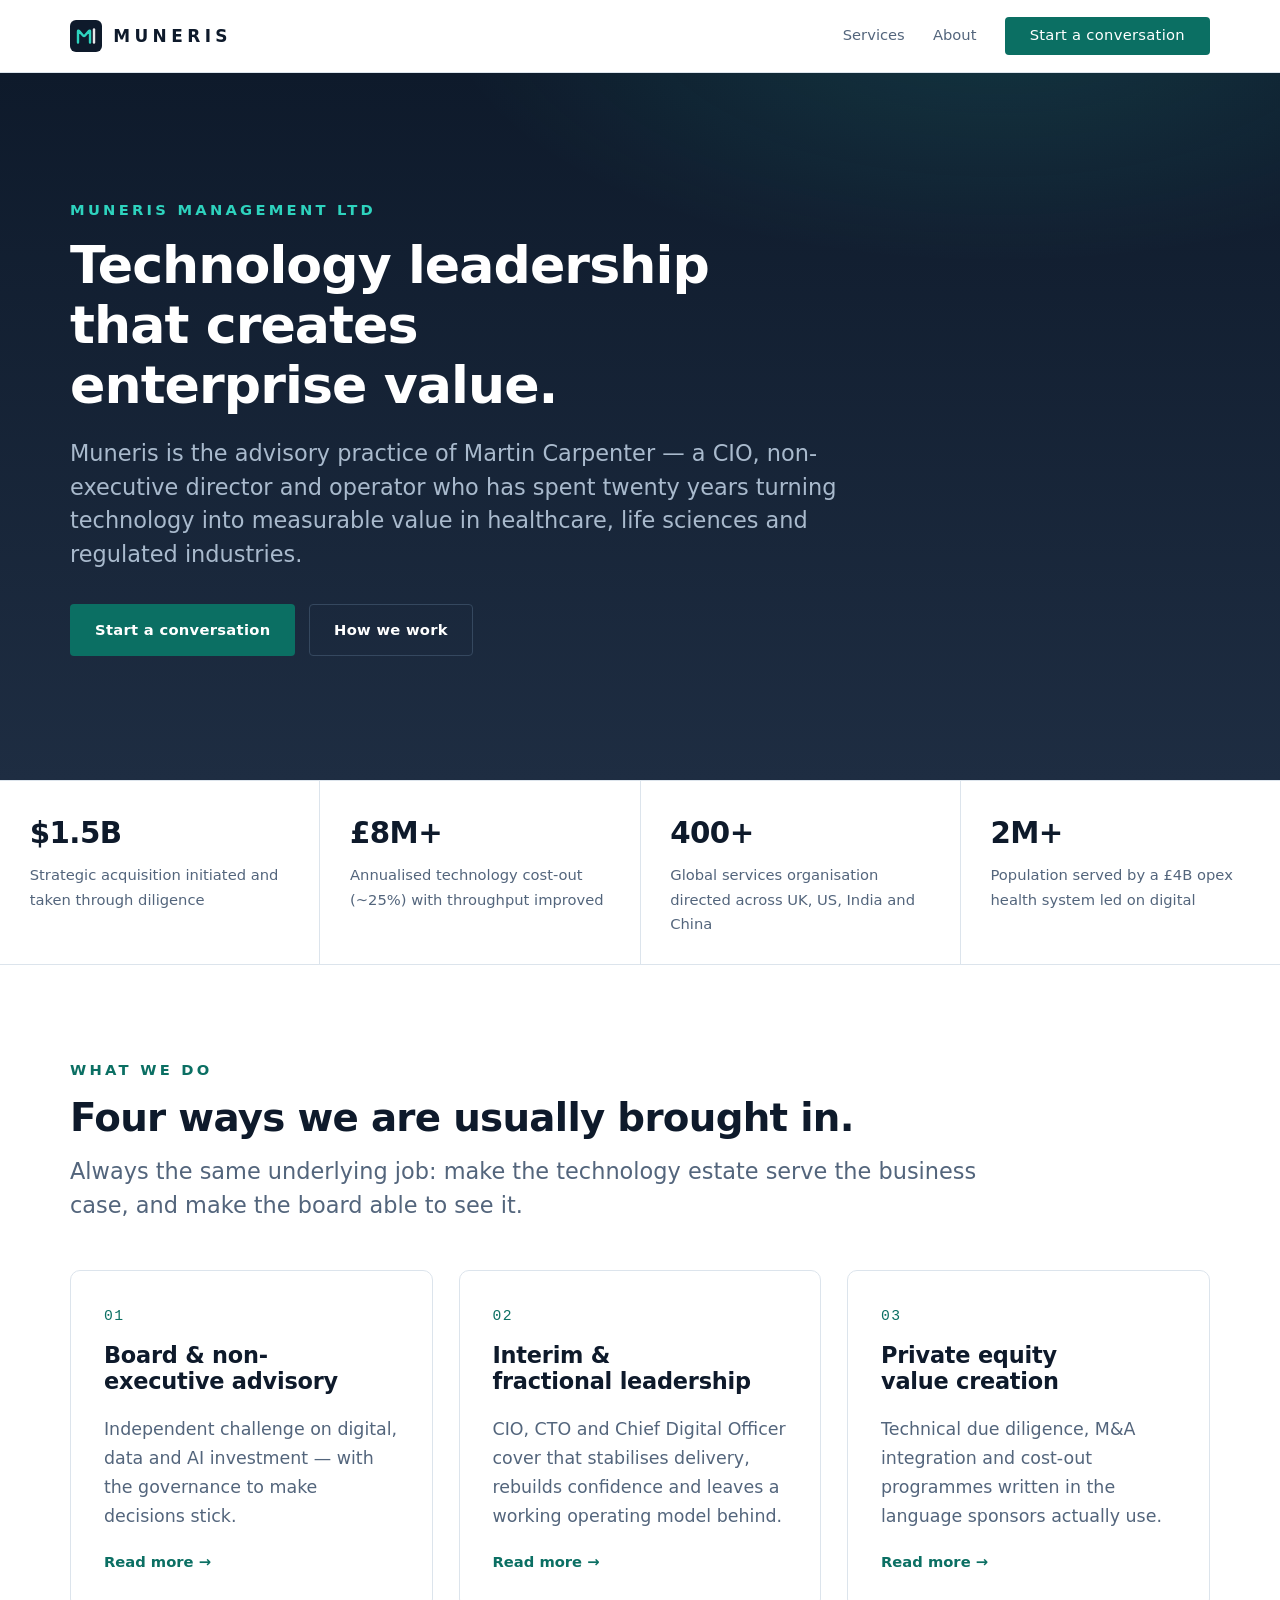
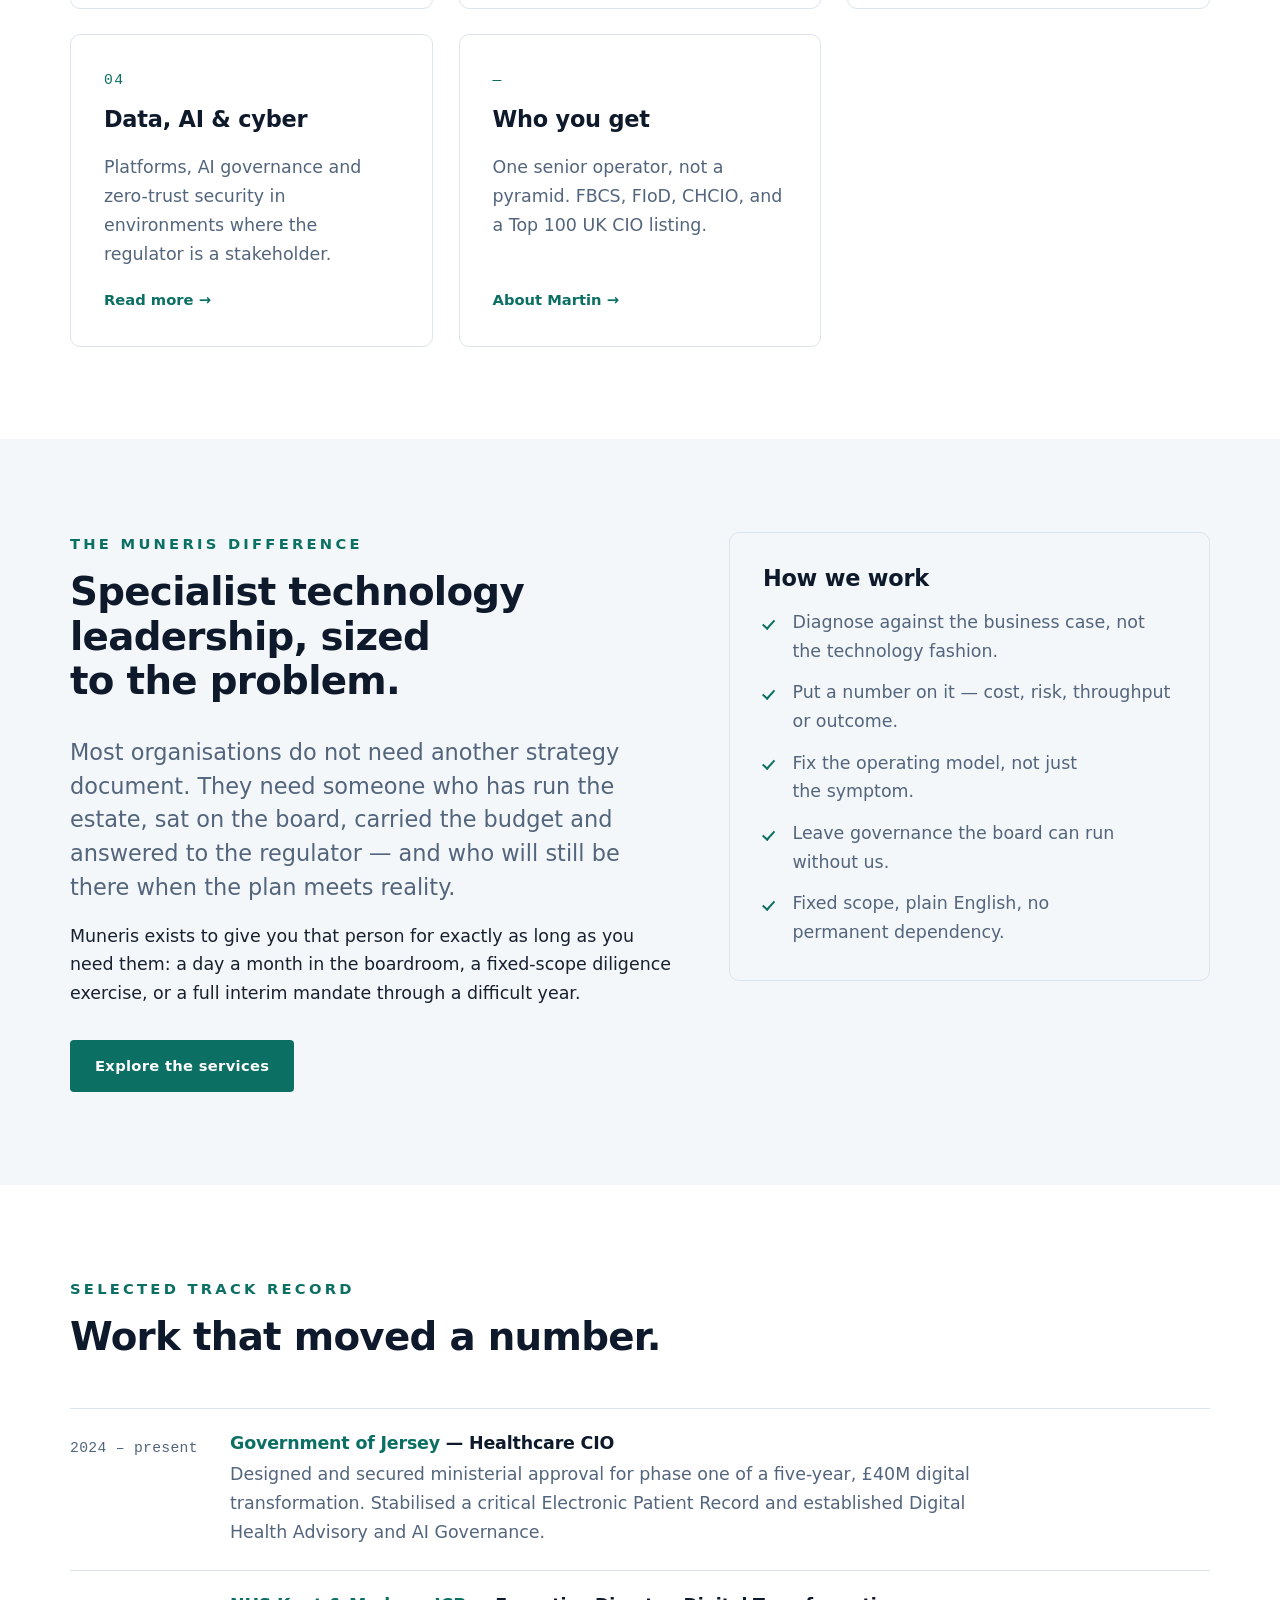
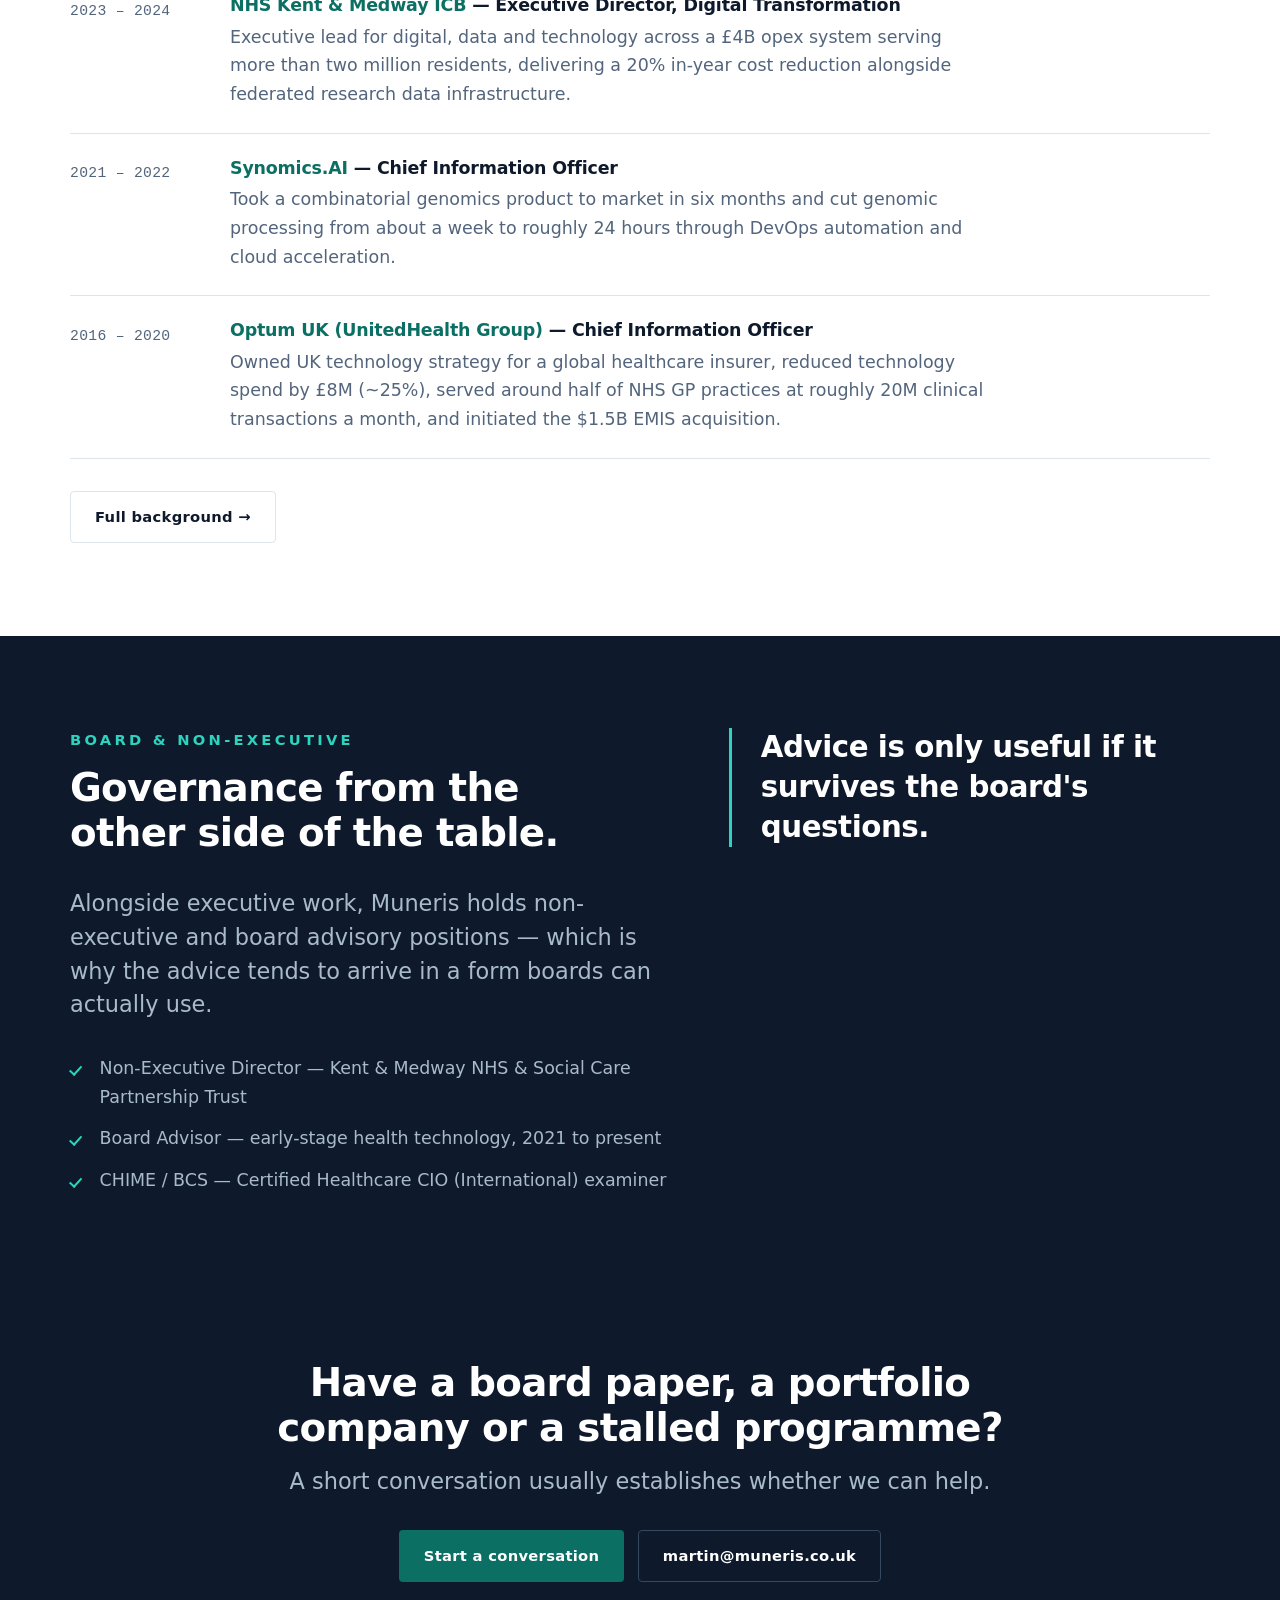
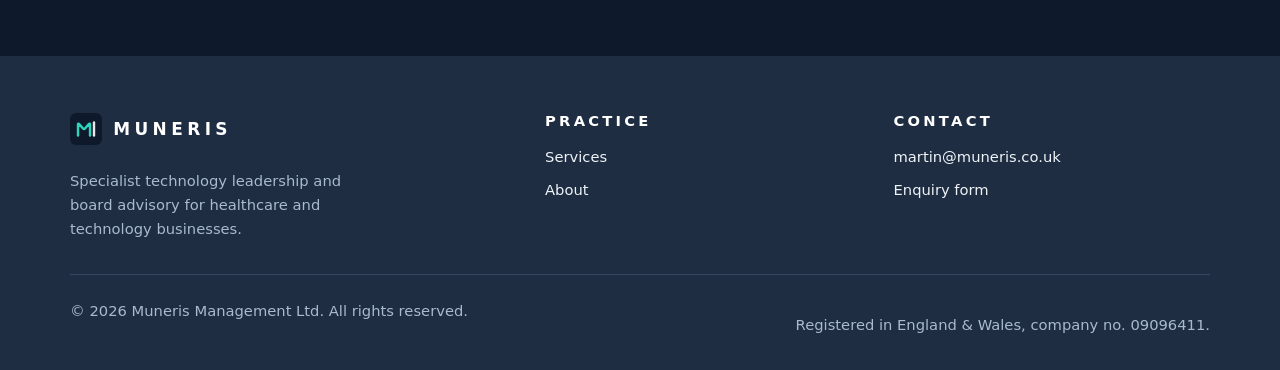
==== commit b11550f7: "Remove ventures page and WealthHorizon content Park the product/venture strand for now — the site pr" ====
--- a/index.html
+++ b/index.html
@@ -33,7 +33,6 @@
     </button>
     <nav class="nav" id="primary-nav" aria-label="Primary">
       <a href="services.html">Services</a>
-      <a href="ventures.html">Ventures</a>
       <a href="about.html">About</a>
       <a class="btn btn--primary" href="contact.html">Start a conversation</a>
     </nav>
@@ -117,15 +116,8 @@
              where the regulator is a stakeholder.</p>
           <span class="card__link">Read more →</span>
         </a>
-        <a class="card reveal" href="ventures.html">
-          <div class="card__num">05</div>
-          <h3>Ventures</h3>
-          <p>We build as well as advise. WealthHorizon is our own product — a
-             self-hosted, multi-jurisdiction wealth platform.</p>
-          <span class="card__link">See what we're building →</span>
-        </a>
         <a class="card reveal" href="about.html">
-          <div class="card__num">06</div>
+          <div class="card__num">—</div>
           <h3>Who you get</h3>
           <p>One senior operator, not a pyramid. FBCS, FIoD, CHCIO, and a
              Top 100 UK CIO listing.</p>
@@ -222,20 +214,21 @@
   <section class="section section--dark">
     <div class="wrap split">
       <div class="reveal">
-        <span class="eyebrow">Ventures</span>
-        <h2>We build things too.</h2>
+        <span class="eyebrow">Board &amp; non-executive</span>
+        <h2>Governance from the other side of the table.</h2>
         <p class="lede mt-2">
-          WealthHorizon is a self-hosted wealth and tax platform for complex,
-          cross-border portfolios — built end-to-end inside Muneris. Data
-          sovereignty, real FIFO capital-gains accounting and probabilistic
-          planning, on hardware you own.
-        </p>
-        <div class="btn-row">
-          <a class="btn btn--ghost" href="ventures.html">See the ventures →</a>
-        </div>
+          Alongside executive work, Muneris holds non-executive and board advisory
+          positions — which is why the advice tends to arrive in a form boards can
+          actually use.
+        </p>
+        <ul class="ticks mt-2">
+          <li>Non-Executive Director — Kent &amp; Medway NHS &amp; Social Care Partnership Trust</li>
+          <li>Board Advisor — early-stage health technology, 2021 to present</li>
+          <li>CHIME / BCS — Certified Healthcare CIO (International) examiner</li>
+        </ul>
       </div>
       <div class="reveal">
-        <p class="pull">Advice is cheaper when the adviser has shipped the thing.</p>
+        <p class="pull">Advice is only useful if it survives the board's questions.</p>
       </div>
     </div>
   </section>
@@ -261,14 +254,13 @@
           <img class="brand__mark" src="assets/img/muneris-mark.svg" alt="" width="32" height="32">
           <span class="brand__name">Muneris</span>
         </a>
-        <p>Specialist technology leadership, board advisory and venture building
-           for healthcare and technology businesses.</p>
+        <p>Specialist technology leadership and board advisory for healthcare
+           and technology businesses.</p>
       </div>
       <div>
         <h4>Practice</h4>
         <ul>
           <li><a href="services.html">Services</a></li>
-          <li><a href="ventures.html">Ventures</a></li>
           <li><a href="about.html">About</a></li>
         </ul>
       </div>
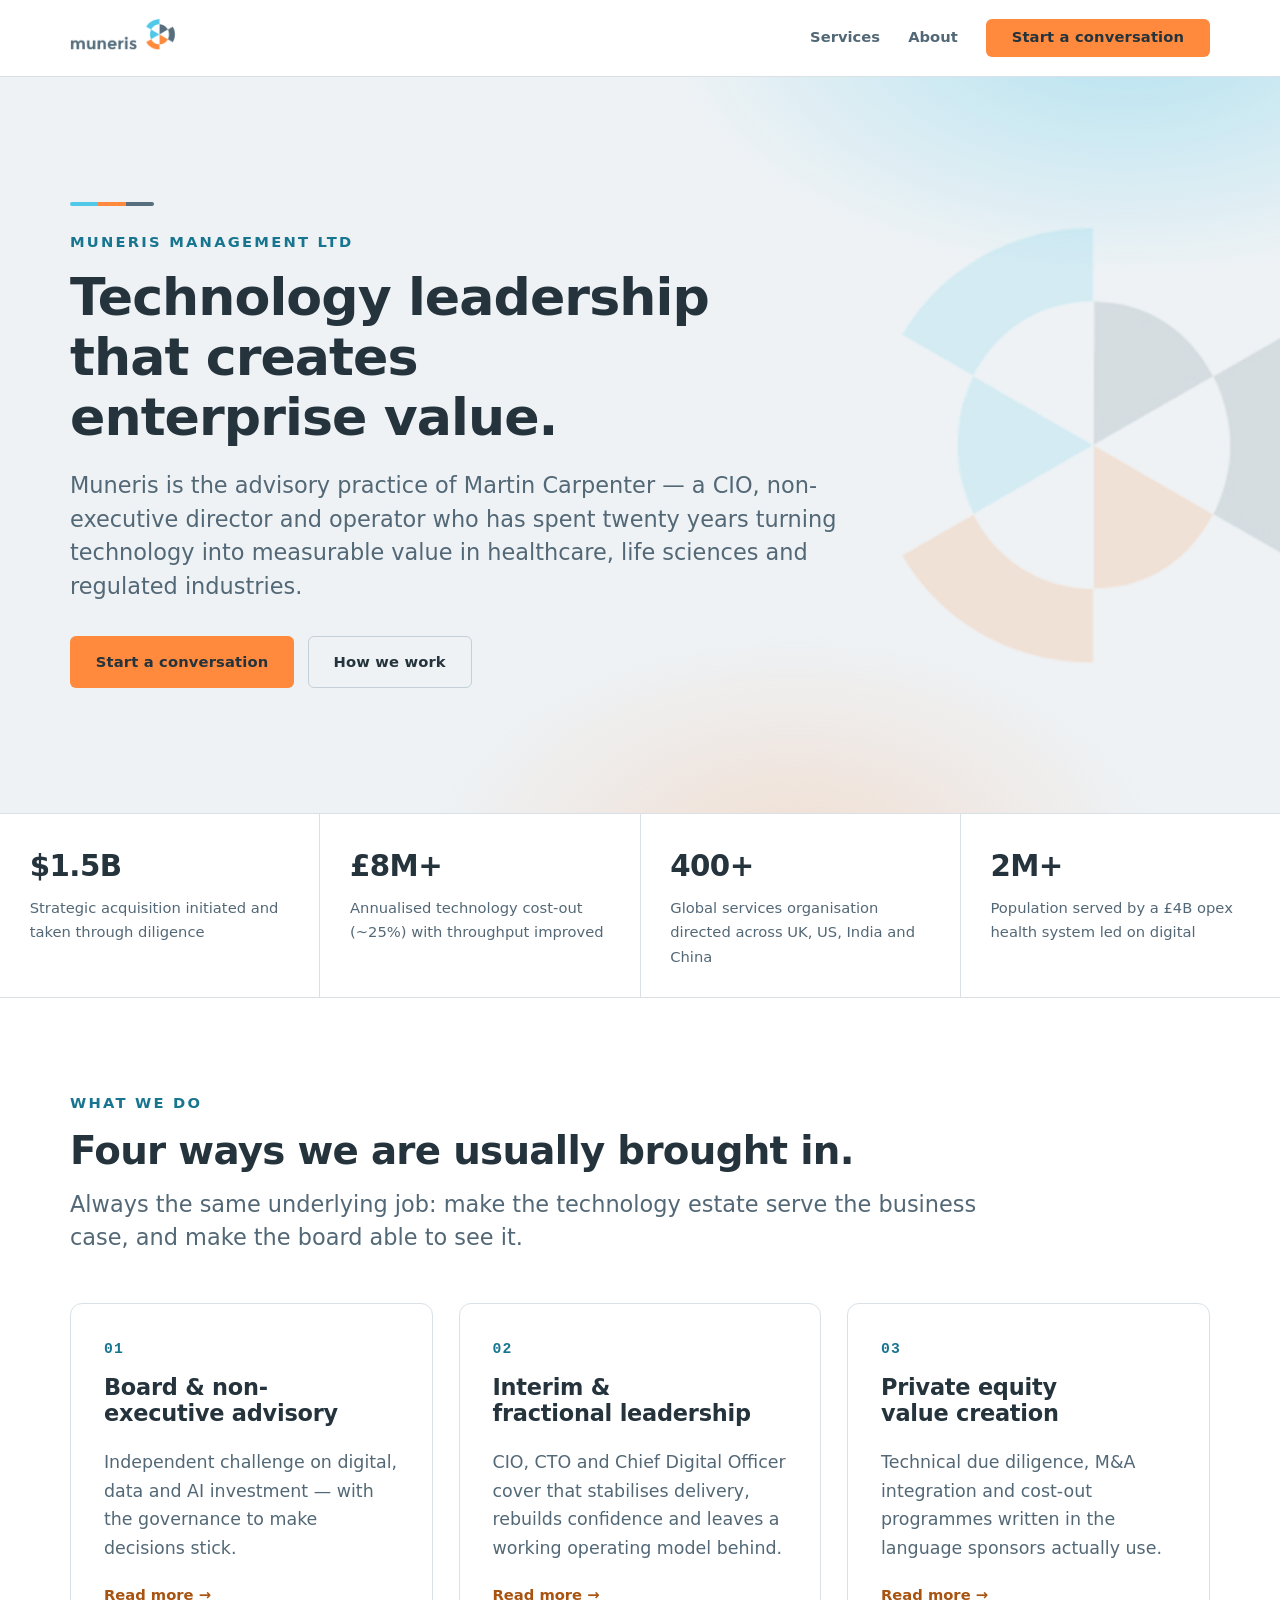
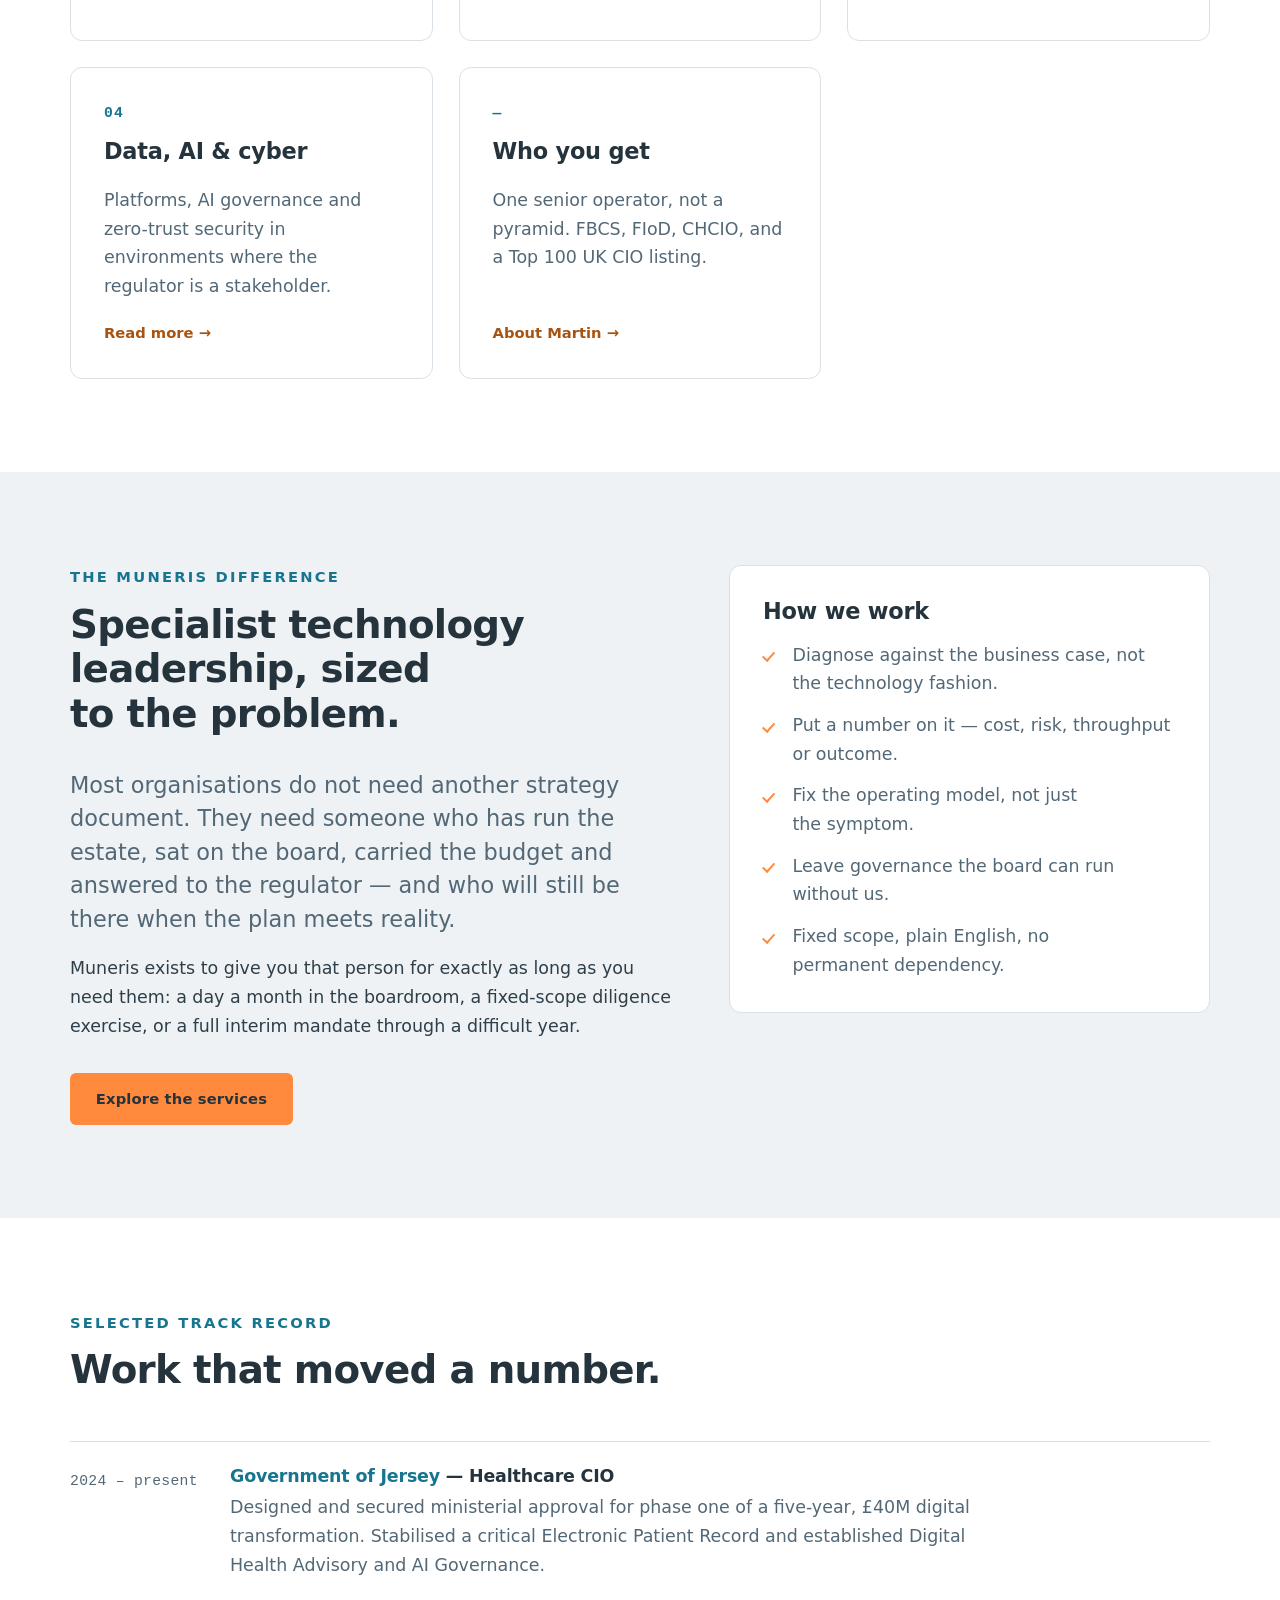
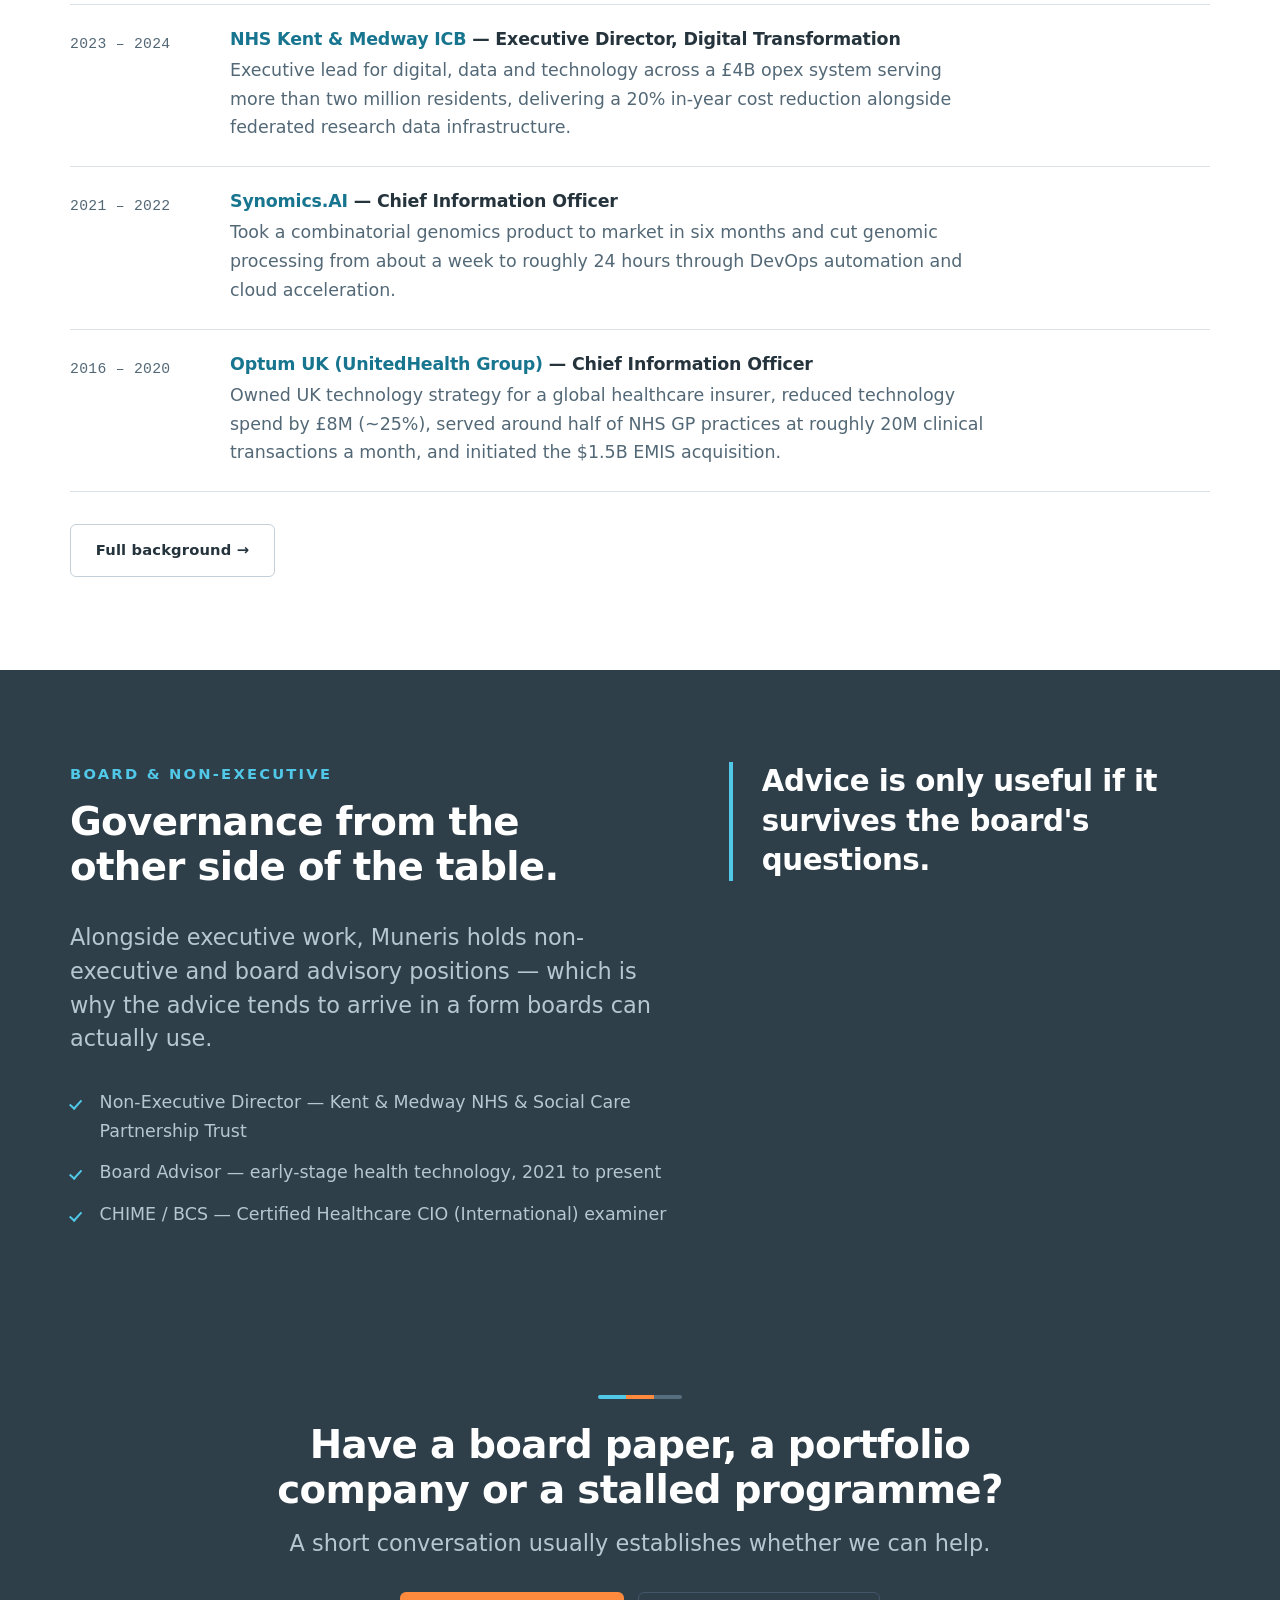
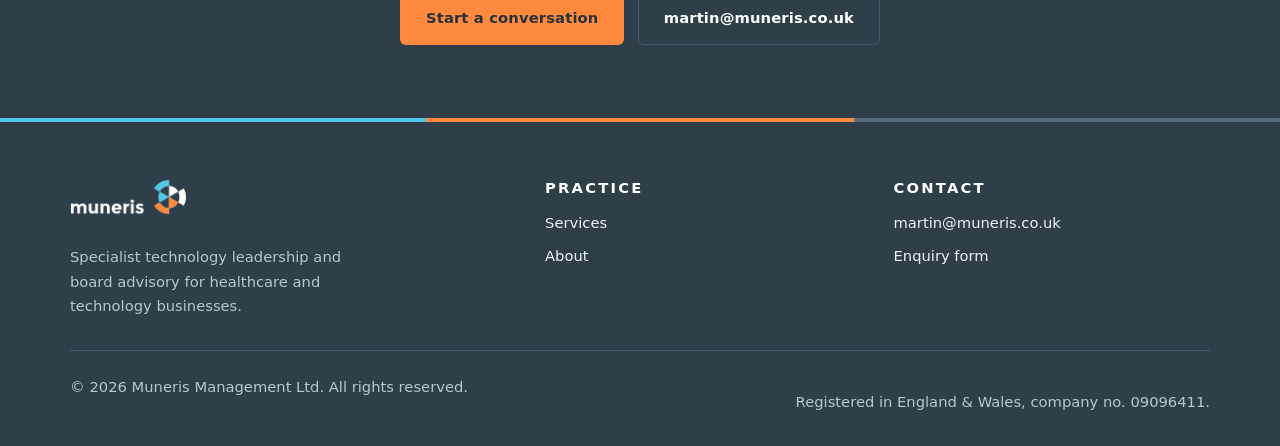
==== commit 8c482915: "Rebuild the site on the official Muneris brand Replaces the placeholder theme with the real identity" ====
--- a/index.html
+++ b/index.html
@@ -12,7 +12,7 @@
 <meta property="og:description" content="Board advisory, interim technology leadership and private equity value creation for healthcare and technology businesses.">
 <meta property="og:url" content="https://muneris.co.uk/">
 <meta name="twitter:card" content="summary">
-<link rel="icon" href="assets/img/muneris-mark.svg" type="image/svg+xml">
+<link rel="icon" href="assets/img/muneris-symbol.png" type="image/png">
 <link rel="stylesheet" href="assets/css/brand.css">
 <link rel="stylesheet" href="assets/css/site.css">
 </head>
@@ -22,8 +22,7 @@
 <header class="site-header">
   <div class="wrap site-header__inner">
     <a class="brand" href="index.html" aria-label="Muneris — home">
-      <img class="brand__mark" src="assets/img/muneris-mark.svg" alt="" width="32" height="32">
-      <span class="brand__name">Muneris</span>
+      <img src="assets/img/muneris-logo-horizontal.png" alt="Muneris" width="600" height="173">
     </a>
     <button class="nav-toggle" type="button" aria-expanded="false" aria-controls="primary-nav">
       <span class="visually-hidden">Menu</span>
@@ -41,8 +40,9 @@
 
 <main id="main">
 
-  <section class="hero">
+  <section class="hero hero--home">
     <div class="wrap">
+      <span class="rule" aria-hidden="true"><i></i></span>
       <span class="eyebrow">Muneris Management Ltd</span>
       <h1>Technology leadership that creates enterprise value.</h1>
       <p class="lede">
@@ -235,6 +235,7 @@
 
   <section class="cta">
     <div class="wrap center">
+      <span class="rule" aria-hidden="true"><i></i></span>
       <h2>Have a board paper, a portfolio company or a stalled programme?</h2>
       <p class="lede">A short conversation usually establishes whether we can help.</p>
       <div class="btn-row" style="justify-content:center">
@@ -250,9 +251,8 @@
   <div class="wrap">
     <div class="footer-grid">
       <div>
-        <a class="brand" href="index.html">
-          <img class="brand__mark" src="assets/img/muneris-mark.svg" alt="" width="32" height="32">
-          <span class="brand__name">Muneris</span>
+        <a class="brand" href="index.html" aria-label="Muneris — home">
+          <img src="assets/img/muneris-logo-horizontal-reverse.png" alt="Muneris" width="600" height="173">
         </a>
         <p>Specialist technology leadership and board advisory for healthcare
            and technology businesses.</p>
--- a/assets/css/brand.css
+++ b/assets/css/brand.css
@@ -1,54 +1,75 @@
 /* ==========================================================================
    Muneris — brand tokens
    --------------------------------------------------------------------------
-   This is the ONLY file you need to edit to re-skin the site to the official
-   Muneris brand pack (Complete_MultiBrand_Pack / brands/muneris).
+   THE canonical Muneris theme. Colour values below are sampled directly from
+   the official logo artwork (see assets/img/) and are not to be guessed at or
+   substituted. Everything else on the site derives from these.
 
-   Colour values below are set from the brand pack's naming conventions
-   (fullcolour / mono-slate / reverse-white). If the official pack specifies
-   exact hex values, replace them here and every page follows.
+   Official brand colours, exact:
+     slate   #576E7E   the wordmark, and one third of the symbol
+     cyan    #51C8E8   symbol
+     orange  #FF8A3D   symbol
+     tint    #EEF2F5   the light ground the brand is presented on
+
+   Because cyan and orange are too light to carry text (1.95:1 and 2.35:1 on
+   white), each has an accessible derived tone for type and links. Every
+   text/background pairing used on the site clears WCAG AA (4.5:1); ratios are
+   noted per token.
    ========================================================================== */
 
 :root {
-  /* --- Core brand palette ------------------------------------------------ */
-  --ink:            #0E1A2B;  /* deepest slate — headings, dark sections     */
-  --slate:          #1E2D42;  /* mid slate — dark surfaces                   */
-  --slate-soft:     #35485F;  /* borders/dividers on dark                    */
+  /* --- Official brand colours (exact — do not alter) --------------------- */
+  --brand-slate:   #576E7E;
+  --brand-cyan:    #51C8E8;
+  --brand-orange:  #FF8A3D;
+  --brand-tint:    #EEF2F5;
 
-  --accent:         #0B6F63;  /* primary accent — links, buttons on light    */
-  --accent-deep:    #085048;  /* hover/pressed                               */
-  --accent-bright:  #2ED3BE;  /* accent on dark backgrounds only             */
+  /* --- Slate ramp, derived from the wordmark colour ---------------------- */
+  --ink:           #25333C;  /* headings              12.98:1 on white       */
+  --deep:          #2E3F4A;  /* dark section ground   10.90:1 on white       */
+  --slate-700:     #465D6C;  /*                        6.90:1 on white       */
+  --slate-soft:    #43566A;  /* dividers on dark                             */
 
-  --gold:           #A8853C;  /* sparing highlight — figures, rules          */
+  /* --- Text -------------------------------------------------------------- */
+  --text:          #2E3F4A;  /* body                  10.90:1 on white       */
+  --text-muted:    #536876;  /* secondary   5.82:1 white · 5.17:1 on tint     */
+  --on-dark:       #EEF2F5;  /*                        9.69:1 on --deep       */
+  --on-dark-muted: #B7C7D1;  /*                        6.28:1 on --deep       */
 
-  /* --- Neutrals ---------------------------------------------------------- */
-  --bg:             #FFFFFF;
-  --surface:        #F4F7F9;
-  --surface-2:      #E9EEF3;
-  --line:           #DCE4EC;
-  --text:           #16202E;
-  --text-muted:     #53657C;
-  --on-dark:        #EEF3F8;
-  --on-dark-muted:  #A9BACD;
+  /* --- Accents ----------------------------------------------------------- */
+  --accent:        #17758F;  /* cyan for type/links  5.28:1 white · 4.69 tint */
+  --accent-deep:   #146579;  /* hover                                        */
+  --accent-warm:   #A85310;  /* orange for type      5.37:1 white · 4.77 tint */
+
+  /* On dark grounds the pure brand colours are safe and should be used:
+     cyan 5.60:1 and orange 4.65:1 against --deep. */
+  --accent-on-dark: #51C8E8;
+
+  /* --- Surfaces ---------------------------------------------------------- */
+  --bg:            #FFFFFF;
+  --surface:       #EEF2F5;  /* the brand's own light ground                 */
+  --surface-2:     #E2E9EE;
+  --line:          #D9E1E7;
+  --line-strong:   #C3D0D9;
 
   /* --- Typography -------------------------------------------------------- */
+  /* The wordmark is a rounded geometric sans set in lowercase. The body face
+     is a neutral system stack so the logo keeps its typographic voice. */
   --font-sans: system-ui, -apple-system, "Segoe UI", Roboto, "Helvetica Neue",
                Arial, sans-serif;
   --font-mono: ui-monospace, SFMono-Regular, "SF Mono", Menlo, Consolas,
                "Liberation Mono", monospace;
 
-  /* The brand's signature device, carried over from the Muneris deck:
-     section labels set in letter-spaced capitals. */
-  --eyebrow-spacing: 0.22em;
+  --eyebrow-spacing: 0.15em;
 
   /* --- Scale & rhythm ---------------------------------------------------- */
-  --measure:        68ch;
-  --radius:         4px;
-  --radius-lg:      10px;
-  --shadow:         0 1px 2px rgba(14, 26, 43, .06),
-                    0 8px 24px rgba(14, 26, 43, .06);
-  --shadow-lg:      0 2px 4px rgba(14, 26, 43, .08),
-                    0 18px 48px rgba(14, 26, 43, .12);
+  --measure:       68ch;
+  --radius:        6px;
+  --radius-lg:     12px;
+  --shadow:        0 1px 2px rgba(37, 51, 60, .05),
+                   0 8px 24px rgba(37, 51, 60, .07);
+  --shadow-lg:     0 2px 4px rgba(37, 51, 60, .07),
+                   0 18px 48px rgba(37, 51, 60, .12);
 
   --step--1: clamp(0.86rem, 0.83rem + 0.12vw, 0.92rem);
   --step-0:  clamp(1rem,    0.97rem + 0.16vw, 1.09rem);
--- a/assets/css/site.css
+++ b/assets/css/site.css
@@ -1,5 +1,7 @@
 /* ==========================================================================
    Muneris — site styles
+   All colour comes from the tokens in brand.css. Nothing here hard-codes a
+   brand colour except the three-segment accent rule, which quotes the symbol.
    ========================================================================== */
 
 /* --- Reset ---------------------------------------------------------------- */
@@ -38,14 +40,14 @@
 
 .section { padding-block: var(--section-y); }
 .section--surface { background: var(--surface); }
-.section--dark { background: var(--ink); color: var(--on-dark); }
+.section--dark { background: var(--deep); color: var(--on-dark); }
 .section--dark h1, .section--dark h2, .section--dark h3 { color: #fff; }
 .section--dark p { color: var(--on-dark-muted); }
-.section--dark a { color: var(--accent-bright); }
+.section--dark a { color: var(--accent-on-dark); }
 
 .skip-link {
   position: absolute; left: -9999px; top: 0; z-index: 100;
-  background: var(--ink); color: #fff; padding: .75rem 1.25rem;
+  background: var(--deep); color: #fff; padding: .75rem 1.25rem;
 }
 .skip-link:focus { left: 0; }
 
@@ -63,9 +65,6 @@
 
 p, li { max-width: var(--measure); text-wrap: pretty; }
 p + p { margin-top: 1em; }
-
-/* Breathing room under a heading that is immediately followed by prose.
-   Margins collapse, so components with their own spacing are unaffected. */
 h2 + p, h3 + p, h3 + ul, h3 + ol { margin-top: .7rem; }
 
 .lede {
@@ -76,17 +75,27 @@
 }
 .section--dark .lede { color: var(--on-dark-muted); }
 
-/* The Muneris signature: letter-spaced capitals for section labels. */
 .eyebrow {
   display: block;
   font-size: var(--step--1);
-  font-weight: 600;
+  font-weight: 650;
   letter-spacing: var(--eyebrow-spacing);
   text-transform: uppercase;
   color: var(--accent);
   margin-bottom: .85rem;
 }
-.section--dark .eyebrow { color: var(--accent-bright); }
+.section--dark .eyebrow { color: var(--accent-on-dark); }
+
+/* The symbol's three colours, used as a rule. The brand device of the site. */
+.rule {
+  display: flex; width: 84px; height: 4px; border-radius: 2px;
+  overflow: hidden; margin-bottom: 1.5rem;
+}
+.rule::before, .rule::after, .rule i { content: ""; flex: 1; }
+.rule::before { background: var(--brand-cyan); }
+.rule i       { background: var(--brand-orange); }
+.rule::after  { background: var(--brand-slate); }
+.section--dark .rule::after { background: var(--on-dark-muted); }
 
 .section-head { margin-bottom: clamp(2rem, 1.4rem + 2vw, 3.25rem); }
 .section-head p { margin-top: .9rem; }
@@ -96,30 +105,30 @@
   display: inline-flex;
   align-items: center;
   gap: .55rem;
-  padding: .8rem 1.5rem;
+  padding: .82rem 1.55rem;
   border: 1px solid transparent;
   border-radius: var(--radius);
   font-size: var(--step--1);
-  font-weight: 600;
-  letter-spacing: .02em;
+  font-weight: 650;
+  letter-spacing: .01em;
   text-decoration: none;
   cursor: pointer;
   transition: background-color .18s ease, color .18s ease,
               border-color .18s ease, transform .18s ease;
 }
 .btn:hover { transform: translateY(-1px); }
-.btn--primary { background: var(--accent); color: #fff; }
-.btn--primary:hover { background: var(--accent-deep); color: #fff; }
-.btn--ghost { border-color: var(--line); color: var(--ink); background: transparent; }
+
+/* Brand orange carries the primary action. Ink type on it reads at 5.54:1 —
+   white would only manage 2.35:1, so the label is deliberately dark. */
+.btn--primary { background: var(--brand-orange); color: var(--ink); }
+.btn--primary:hover { background: #F97C25; color: var(--ink); }
+
+.btn--ghost { border-color: var(--line-strong); color: var(--ink); background: transparent; }
 .btn--ghost:hover { border-color: var(--ink); color: var(--ink); }
-
-/* Ghost buttons sitting on any dark ground */
 .section--dark .btn--ghost,
-.hero .btn--ghost,
 .cta .btn--ghost { border-color: var(--slate-soft); color: #fff; }
 .section--dark .btn--ghost:hover,
-.hero .btn--ghost:hover,
-.cta .btn--ghost:hover { border-color: var(--accent-bright); color: #fff; }
+.cta .btn--ghost:hover { border-color: var(--brand-cyan); color: #fff; }
 
 .btn-row { display: flex; flex-wrap: wrap; gap: .85rem; margin-top: 2rem; }
 
@@ -132,46 +141,38 @@
 }
 .site-header__inner {
   display: flex; align-items: center; justify-content: space-between;
-  gap: 1.5rem; min-height: 72px;
-}
-
-/* Wordmark. To use the official artwork instead, see README.md — swap the
-   .brand contents for <img src="assets/img/muneris-logo-horizontal-fullcolour.svg"> */
-.brand { display: inline-flex; align-items: center; gap: .7rem; text-decoration: none; }
-.brand__mark { flex: none; }
-.brand__name {
-  font-size: 1.06rem;
-  font-weight: 600;
-  letter-spacing: .26em;
-  text-transform: uppercase;
-  color: var(--ink);
-  line-height: 1;
-}
-.site-footer .brand__name { color: #fff; }
+  gap: 1.5rem; min-height: 76px;
+}
+
+.brand { display: inline-flex; align-items: center; text-decoration: none; }
+.brand img { height: 38px; width: auto; }
+.site-footer .brand img { height: 42px; }
 
 .nav { display: flex; align-items: center; gap: clamp(1rem, 2.2vw, 2rem); }
 .nav a {
   font-size: var(--step--1);
-  font-weight: 500;
+  font-weight: 550;
   color: var(--text-muted);
   text-decoration: none;
   padding-block: .35rem;
   border-bottom: 2px solid transparent;
 }
 .nav a:hover { color: var(--ink); }
-.nav a[aria-current="page"]:not(.btn) { color: var(--ink); border-bottom-color: var(--accent); }
-.nav .btn, .nav .btn:hover, .nav .btn[aria-current="page"] { color: #fff; }
+.nav a[aria-current="page"]:not(.btn) {
+  color: var(--ink); border-bottom-color: var(--brand-orange);
+}
+.nav .btn, .nav .btn:hover, .nav .btn[aria-current="page"] { color: var(--ink); }
 
 .nav-toggle {
   display: none;
-  background: none; border: 1px solid var(--line); border-radius: var(--radius);
+  background: none; border: 1px solid var(--line-strong); border-radius: var(--radius);
   padding: .5rem .7rem; cursor: pointer; color: var(--ink);
 }
 
 @media (max-width: 820px) {
   .nav-toggle { display: inline-flex; }
   .nav {
-    position: absolute; inset: 72px 0 auto 0;
+    position: absolute; inset: 76px 0 auto 0;
     flex-direction: column; align-items: stretch; gap: 0;
     background: var(--bg);
     border-bottom: 1px solid var(--line);
@@ -180,21 +181,38 @@
   }
   .nav[hidden] { display: none; }
   .nav a { padding: .85rem 0; border-bottom: 1px solid var(--line); }
-  .nav a[aria-current="page"] { border-bottom-color: var(--line); color: var(--accent); }
+  .nav a[aria-current="page"]:not(.btn) {
+    border-bottom-color: var(--line); color: var(--accent);
+  }
   .nav .btn { margin-top: 1rem; justify-content: center; border-bottom: 0; }
 }
 
 /* --- Hero ----------------------------------------------------------------- */
+/* Light, on the brand's own ground, with the symbol's colours as soft light. */
 .hero {
+  position: relative;
+  overflow: hidden;
   background:
-    radial-gradient(900px 420px at 78% -10%, rgba(46, 211, 190, .16), transparent 62%),
-    linear-gradient(180deg, var(--ink), var(--slate));
-  color: var(--on-dark);
-  padding-block: clamp(4rem, 3rem + 6vw, 8.5rem);
-}
-.hero h1 { color: #fff; max-width: 18ch; }
-.hero .lede { margin-top: 1.35rem; max-width: 56ch; color: var(--on-dark-muted); }
-.hero .eyebrow { color: var(--accent-bright); }
+    radial-gradient(680px 380px at 88% -8%,  rgba(81, 200, 232, .38), transparent 68%),
+    radial-gradient(560px 360px at 62% 108%, rgba(255, 138, 61, .20), transparent 66%),
+    var(--surface);
+  padding-block: clamp(4rem, 3rem + 6vw, 8rem);
+  border-bottom: 1px solid var(--line);
+}
+.hero h1 { max-width: 18ch; }
+.hero .lede { margin-top: 1.35rem; max-width: 56ch; }
+.hero .wrap { position: relative; z-index: 1; }
+
+/* Homepage only: the symbol as a large, quiet watermark. */
+.hero--home::after {
+  content: "";
+  position: absolute; right: -3%; top: 50%; translate: 0 -50%;
+  width: min(420px, 34vw); aspect-ratio: 256 / 272;
+  background: url("../img/muneris-symbol.png") center / contain no-repeat;
+  opacity: .16;
+  pointer-events: none;
+}
+@media (max-width: 900px) { .hero--home::after { display: none; } }
 
 /* --- Stat strip ----------------------------------------------------------- */
 .stats {
@@ -202,12 +220,12 @@
   grid-template-columns: repeat(auto-fit, minmax(190px, 1fr));
   gap: 1px;
   background: var(--line);
-  border-block: 1px solid var(--line);
+  border-bottom: 1px solid var(--line);
 }
 .stat { background: var(--bg); padding: 1.75rem var(--gutter); }
 .stat__value {
   font-size: var(--step-2);
-  font-weight: 650;
+  font-weight: 700;
   letter-spacing: -0.02em;
   color: var(--ink);
 }
@@ -223,6 +241,7 @@
 .grid--3 { grid-template-columns: repeat(auto-fit, minmax(270px, 1fr)); }
 
 .card {
+  position: relative;
   background: var(--bg);
   border: 1px solid var(--line);
   border-radius: var(--radius-lg);
@@ -231,26 +250,31 @@
   transition: border-color .2s ease, box-shadow .2s ease, transform .2s ease;
 }
 a.card { text-decoration: none; color: inherit; }
-a.card:hover { border-color: var(--accent); box-shadow: var(--shadow); transform: translateY(-2px); }
+a.card:hover {
+  border-color: var(--line-strong);
+  box-shadow: var(--shadow); transform: translateY(-2px);
+}
 .card__num {
   font-family: var(--font-mono);
   font-size: var(--step--1);
+  font-weight: 600;
   color: var(--accent);
-  letter-spacing: .1em;
+  letter-spacing: .08em;
   margin-bottom: .9rem;
 }
 .card h3 { margin-bottom: .6rem; }
 .card p { color: var(--text-muted); font-size: var(--step-0); }
 .card__link {
   margin-top: auto; padding-top: 1.25rem;
-  font-size: var(--step--1); font-weight: 600; color: var(--accent);
-}
+  font-size: var(--step--1); font-weight: 650; color: var(--accent-warm);
+}
+a.card:hover .card__link { color: var(--accent-deep); }
 .section--dark .card {
-  background: rgba(255, 255, 255, .04);
+  background: rgba(255, 255, 255, .05);
   border-color: var(--slate-soft);
 }
 .section--dark .card p { color: var(--on-dark-muted); }
-.section--dark .card__num { color: var(--accent-bright); }
+.section--dark .card__num { color: var(--accent-on-dark); }
 
 /* --- Feature list --------------------------------------------------------- */
 .ticks { list-style: none; padding: 0; display: grid; gap: .8rem; }
@@ -260,12 +284,12 @@
 .ticks li::before {
   content: ""; position: absolute; left: .15rem; top: .5em;
   width: .42rem; height: .78rem;
-  border-right: 2px solid var(--accent);
-  border-bottom: 2px solid var(--accent);
+  border-right: 2px solid var(--brand-orange);
+  border-bottom: 2px solid var(--brand-orange);
   transform: rotate(42deg);
 }
 .section--dark .ticks li { color: var(--on-dark-muted); }
-.section--dark .ticks li::before { border-color: var(--accent-bright); }
+.section--dark .ticks li::before { border-color: var(--brand-cyan); }
 
 /* --- Split (text + aside) ------------------------------------------------- */
 .split {
@@ -281,9 +305,10 @@
   border-radius: var(--radius-lg);
   padding: clamp(1.5rem, 1.1rem + 1.2vw, 2.15rem);
 }
+.section--surface .panel { background: var(--bg); }
 .panel h3 { margin-bottom: 1rem; }
 
-/* --- Timeline / record ---------------------------------------------------- */
+/* --- Track record --------------------------------------------------------- */
 .record { list-style: none; padding: 0; display: grid; gap: 0; }
 .record li {
   display: grid;
@@ -302,37 +327,39 @@
   padding-top: .2rem;
 }
 .record__what h3 { font-size: var(--step-0); font-weight: 650; }
-.record__what .org { color: var(--accent); font-weight: 600; }
+.record__what .org { color: var(--accent); font-weight: 650; }
 .record__what p { margin-top: .45rem; color: var(--text-muted); font-size: var(--step-0); }
 @media (max-width: 620px) {
   .record li { grid-template-columns: 1fr; gap: .4rem; }
 }
 
-/* --- Quote / pull --------------------------------------------------------- */
+/* --- Pull quote ----------------------------------------------------------- */
 .pull {
-  border-left: 3px solid var(--accent);
+  border-left: 4px solid var(--brand-orange);
   padding-left: clamp(1.25rem, 1rem + 1vw, 2rem);
   font-size: var(--step-2);
   line-height: 1.35;
   letter-spacing: -0.015em;
-  font-weight: 550;
+  font-weight: 600;
   color: var(--ink);
   max-width: 24ch;
 }
-.section--dark .pull { border-color: var(--accent-bright); color: #fff; }
+.section--dark .pull { border-color: var(--brand-cyan); color: #fff; }
 
 /* --- Tag list ------------------------------------------------------------- */
 .tags { display: flex; flex-wrap: wrap; gap: .5rem; list-style: none; padding: 0; }
 .tags li {
   font-size: var(--step--1);
-  padding: .3rem .75rem;
-  border: 1px solid var(--line);
+  padding: .3rem .8rem;
+  border: 1px solid var(--line-strong);
   border-radius: 999px;
   color: var(--text-muted);
   background: var(--bg);
   max-width: none;
 }
-.section--dark .tags li { border-color: var(--slate-soft); color: var(--on-dark-muted); background: transparent; }
+.section--dark .tags li {
+  border-color: var(--slate-soft); color: var(--on-dark-muted); background: transparent;
+}
 
 /* --- Contact -------------------------------------------------------------- */
 .contact-list { list-style: none; padding: 0; display: grid; gap: 1.5rem; }
@@ -340,20 +367,21 @@
   font-size: var(--step--1);
   letter-spacing: var(--eyebrow-spacing);
   text-transform: uppercase;
+  font-weight: 600;
   color: var(--text-muted);
   margin-bottom: .3rem;
 }
-.contact-list .value { font-size: var(--step-1); font-weight: 550; color: var(--ink); }
+.contact-list .value { font-size: var(--step-1); font-weight: 600; color: var(--ink); }
 .contact-list .value a { text-decoration: none; }
 .contact-list .value a:hover { text-decoration: underline; }
 
 .field { display: grid; gap: .4rem; margin-bottom: 1.15rem; }
-.field label { font-size: var(--step--1); font-weight: 600; color: var(--ink); }
+.field label { font-size: var(--step--1); font-weight: 650; color: var(--ink); }
 .field input, .field textarea, .field select {
   font: inherit;
   font-size: var(--step-0);
   padding: .7rem .85rem;
-  border: 1px solid var(--line);
+  border: 1px solid var(--line-strong);
   border-radius: var(--radius);
   background: var(--bg);
   color: var(--text);
@@ -361,7 +389,7 @@
 }
 .field input:focus, .field textarea:focus, .field select:focus {
   border-color: var(--accent);
-  outline: 2px solid rgba(11, 111, 99, .18);
+  outline: 2px solid rgba(23, 117, 143, .2);
   outline-offset: 0;
 }
 .field textarea { min-height: 9rem; resize: vertical; }
@@ -369,7 +397,7 @@
 
 /* --- CTA band ------------------------------------------------------------- */
 .cta {
-  background: var(--ink);
+  background: var(--deep);
   color: var(--on-dark);
   padding-block: clamp(3rem, 2.2rem + 3vw, 5rem);
 }
@@ -378,10 +406,15 @@
 
 /* --- Footer --------------------------------------------------------------- */
 .site-footer {
-  background: var(--slate);
+  background: var(--deep);
   color: var(--on-dark-muted);
   padding-block: clamp(2.5rem, 2rem + 2vw, 4rem) 2rem;
   font-size: var(--step--1);
+  border-top: 4px solid transparent;
+  border-image: linear-gradient(90deg,
+      var(--brand-cyan) 0 33.33%,
+      var(--brand-orange) 33.33% 66.66%,
+      var(--brand-slate) 66.66% 100%) 1;
 }
 .site-footer a { color: var(--on-dark); text-decoration: none; }
 .site-footer a:hover { color: #fff; text-decoration: underline; }
@@ -395,7 +428,7 @@
 .footer-grid h4 {
   color: #fff; font-size: var(--step--1);
   letter-spacing: var(--eyebrow-spacing); text-transform: uppercase;
-  margin-bottom: .9rem; font-weight: 600;
+  margin-bottom: .9rem; font-weight: 650;
 }
 .footer-grid ul { list-style: none; padding: 0; display: grid; gap: .55rem; }
 .footer-grid p { color: var(--on-dark-muted); max-width: 34ch; margin-top: 1rem; }
@@ -413,6 +446,7 @@
 .mt-2 { margin-top: 2rem; }
 .center { text-align: center; margin-inline: auto; }
 .center p { margin-inline: auto; }
+.center .rule { margin-inline: auto; }
 
 /* --- Reveal on scroll ----------------------------------------------------- */
 .reveal { opacity: 0; transform: translateY(14px); }
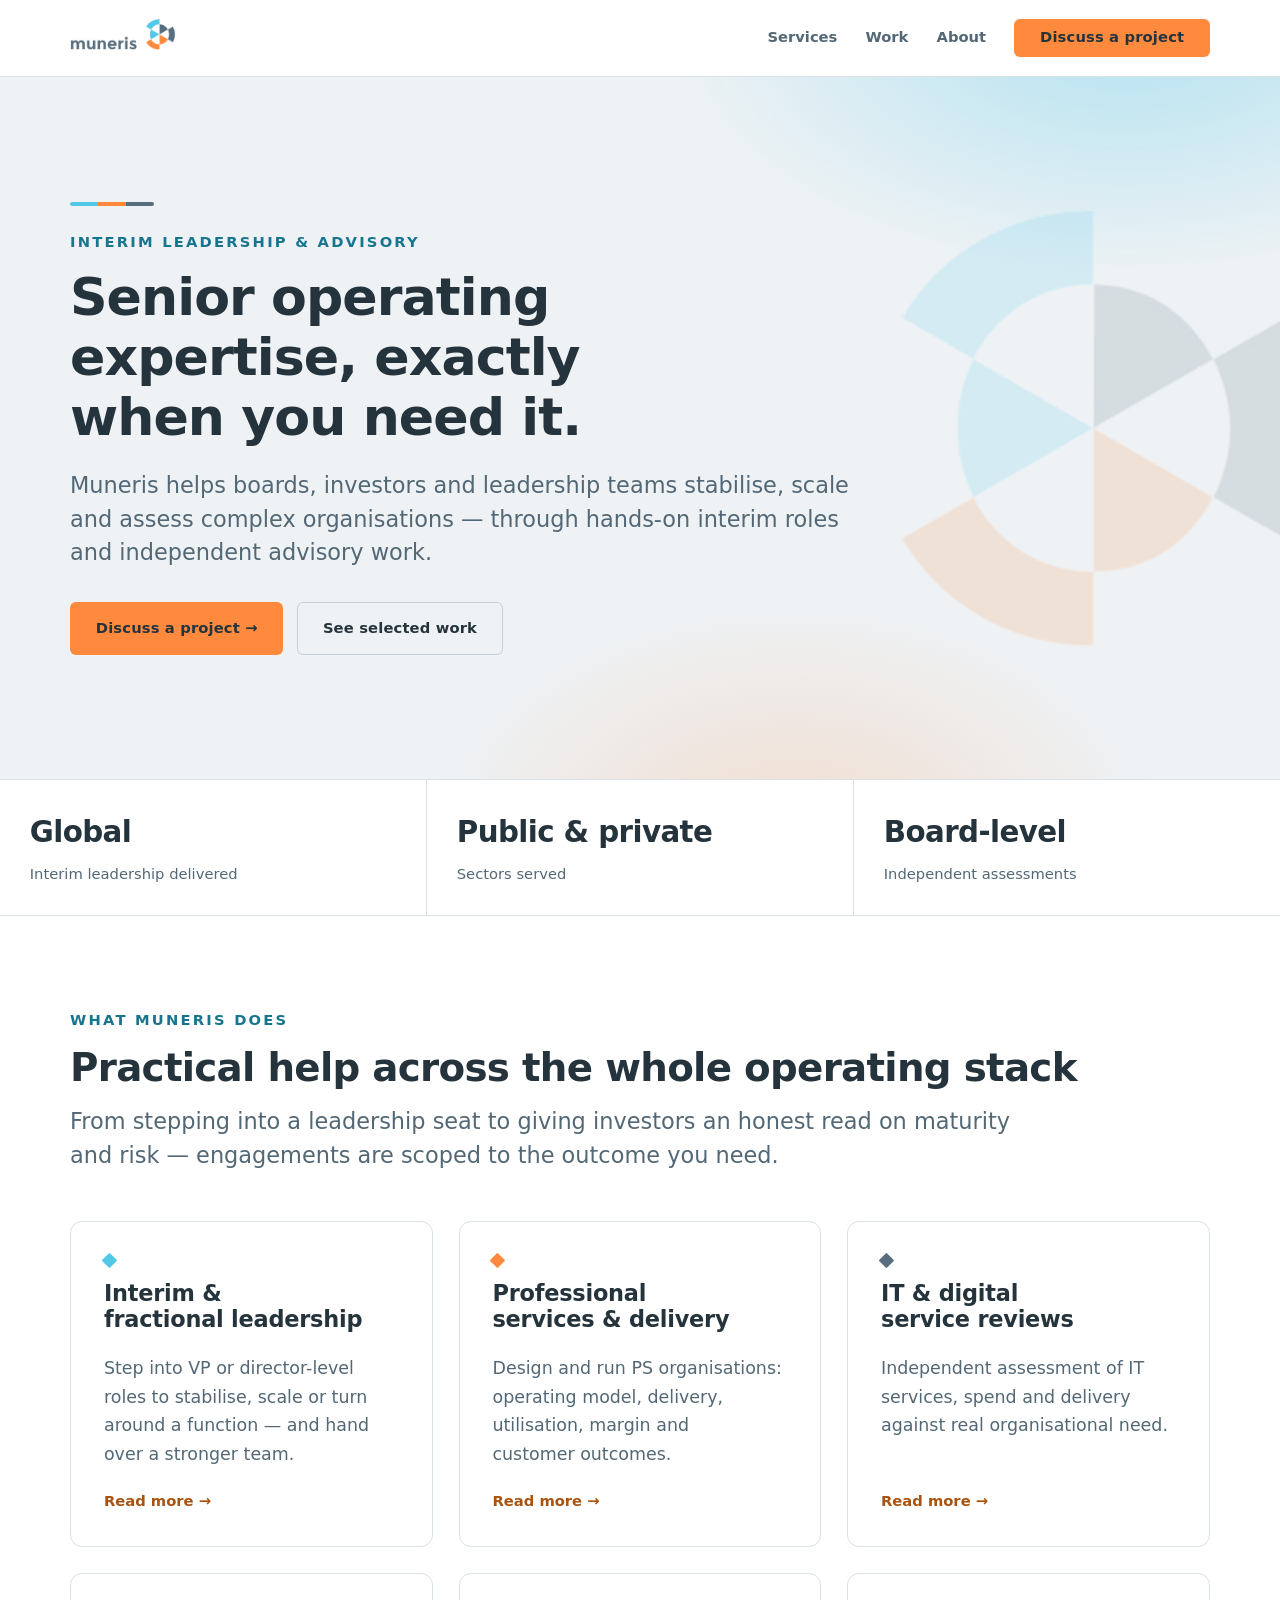
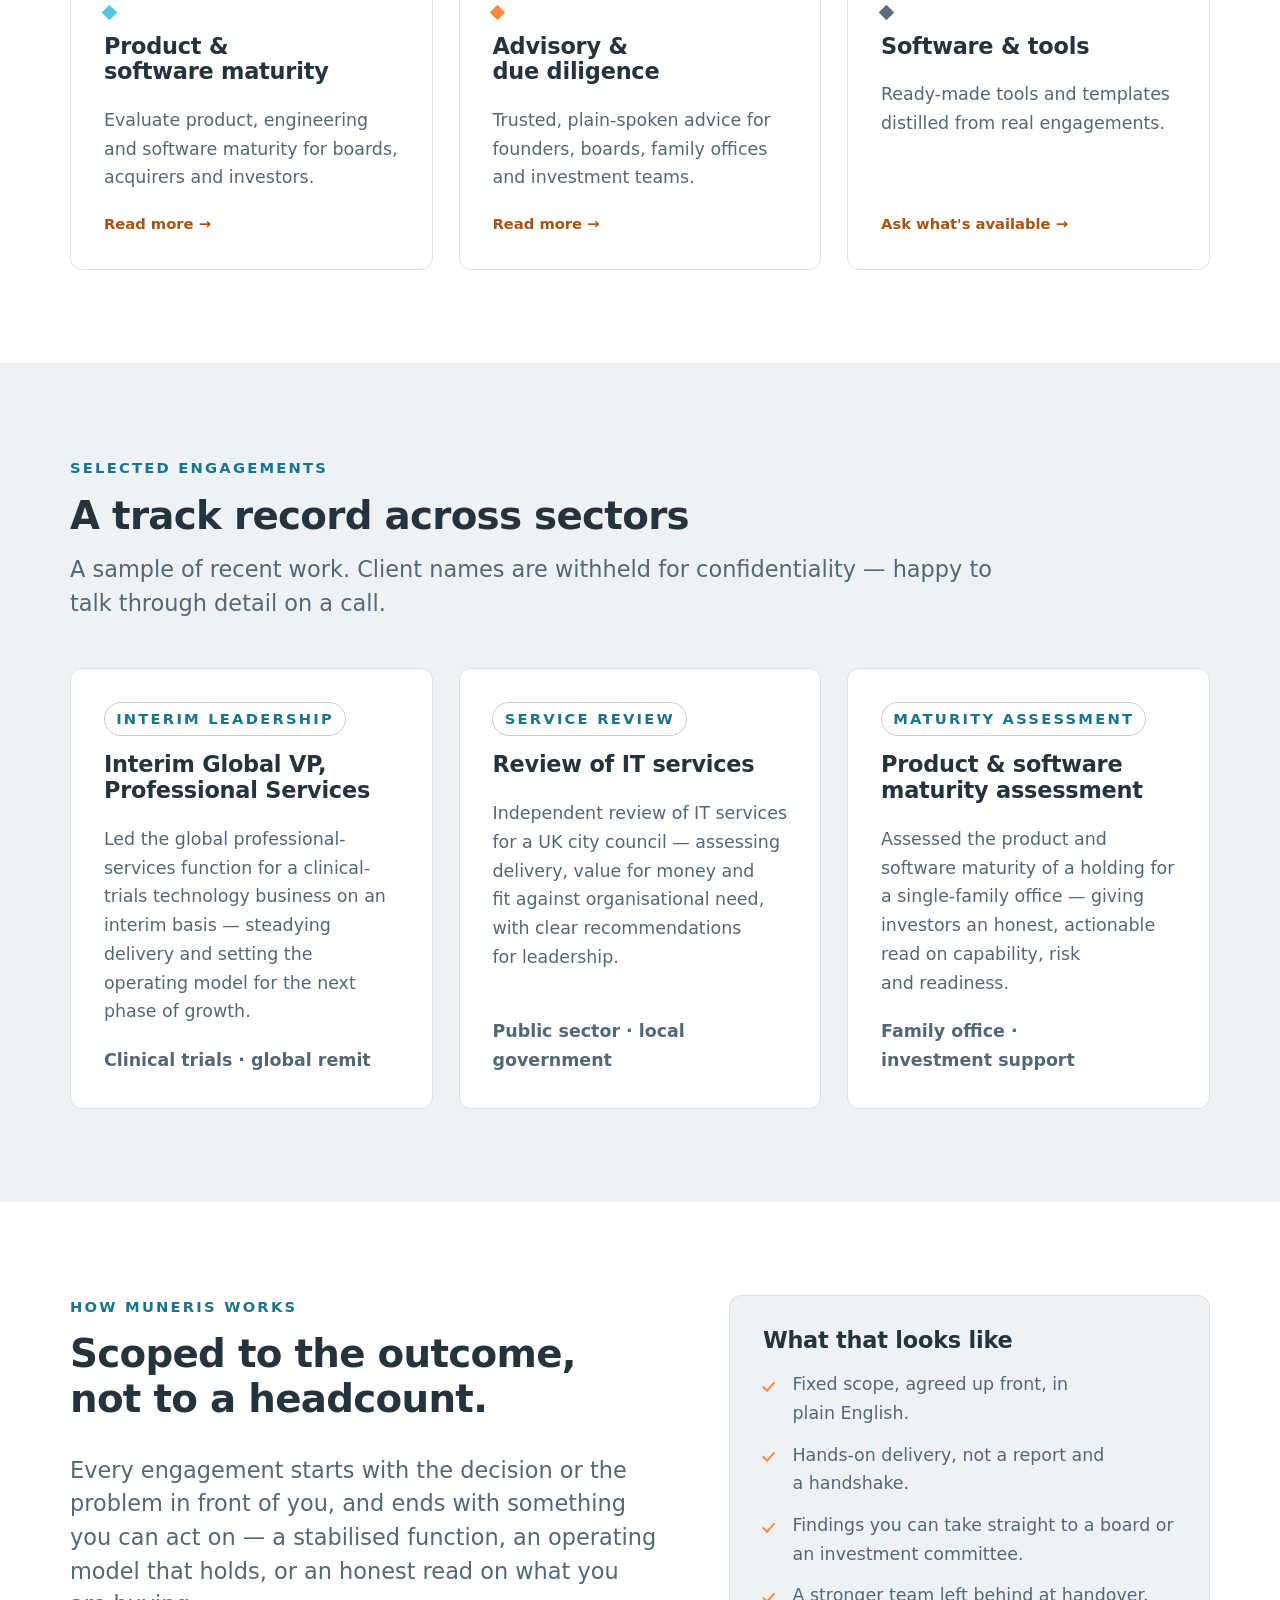
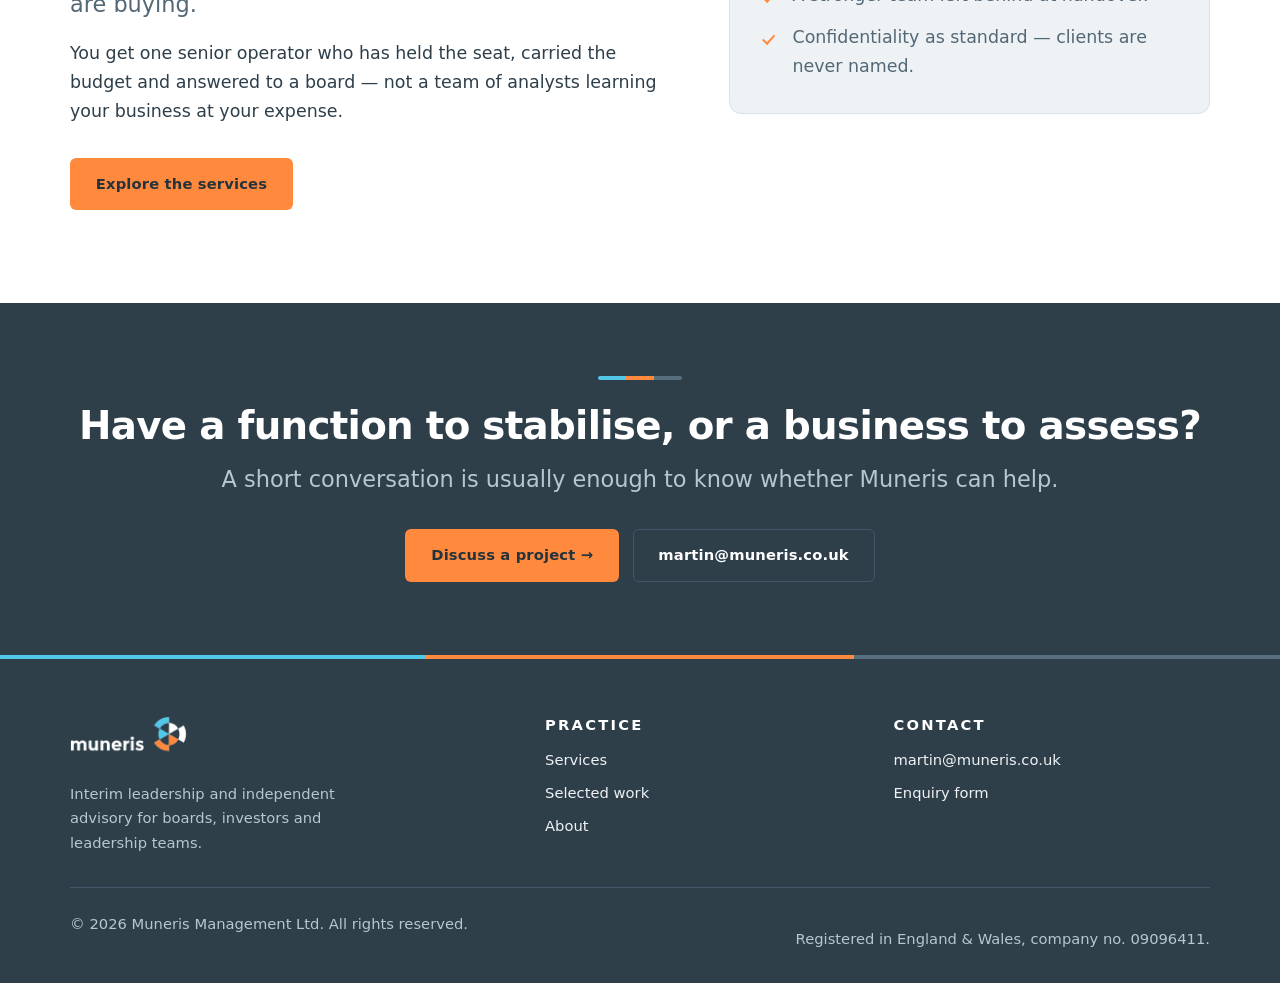
==== commit eaf602e0: "Reposition the site on the supplied Muneris copy Replaces the CV-derived positioning with the wordin" ====
--- a/index.html
+++ b/index.html
@@ -3,13 +3,13 @@
 <head>
 <meta charset="utf-8">
 <meta name="viewport" content="width=device-width, initial-scale=1">
-<title>Muneris — Technology leadership that creates enterprise value</title>
-<meta name="description" content="Muneris Management Ltd is the advisory practice of Martin Carpenter: board advisory, interim technology leadership, private equity value creation, and data, AI and cyber governance for healthcare and technology businesses.">
+<title>Muneris — Interim leadership &amp; advisory</title>
+<meta name="description" content="Muneris helps boards, investors and leadership teams stabilise, scale and assess complex organisations — through hands-on interim roles and independent advisory work.">
 <link rel="canonical" href="https://muneris.co.uk/">
 <meta property="og:type" content="website">
 <meta property="og:site_name" content="Muneris">
-<meta property="og:title" content="Muneris — Technology leadership that creates enterprise value">
-<meta property="og:description" content="Board advisory, interim technology leadership and private equity value creation for healthcare and technology businesses.">
+<meta property="og:title" content="Muneris — Interim leadership &amp; advisory">
+<meta property="og:description" content="Senior operating expertise, exactly when you need it.">
 <meta property="og:url" content="https://muneris.co.uk/">
 <meta name="twitter:card" content="summary">
 <link rel="icon" href="assets/img/muneris-symbol.png" type="image/png">
@@ -32,8 +32,9 @@
     </button>
     <nav class="nav" id="primary-nav" aria-label="Primary">
       <a href="services.html">Services</a>
+      <a href="#work">Work</a>
       <a href="about.html">About</a>
-      <a class="btn btn--primary" href="contact.html">Start a conversation</a>
+      <a class="btn btn--primary" href="contact.html">Discuss a project</a>
     </nav>
   </div>
 </header>
@@ -43,203 +44,171 @@
   <section class="hero hero--home">
     <div class="wrap">
       <span class="rule" aria-hidden="true"><i></i></span>
-      <span class="eyebrow">Muneris Management Ltd</span>
-      <h1>Technology leadership that creates enterprise value.</h1>
+      <span class="eyebrow">Interim leadership &amp; advisory</span>
+      <h1>Senior operating expertise, exactly when you need it.</h1>
       <p class="lede">
-        Muneris is the advisory practice of Martin Carpenter — a CIO, non-executive
-        director and operator who has spent twenty years turning technology into
-        measurable value in healthcare, life sciences and regulated industries.
+        Muneris helps boards, investors and leadership teams stabilise, scale and
+        assess complex organisations — through hands-on interim roles and
+        independent advisory work.
       </p>
       <div class="btn-row">
-        <a class="btn btn--primary" href="contact.html">Start a conversation</a>
-        <a class="btn btn--ghost" href="services.html">How we work</a>
-      </div>
-    </div>
-  </section>
-
-  <section class="stats" aria-label="Track record at a glance">
+        <a class="btn btn--primary" href="contact.html">Discuss a project →</a>
+        <a class="btn btn--ghost" href="#work">See selected work</a>
+      </div>
+    </div>
+  </section>
+
+  <section class="stats" aria-label="At a glance">
     <div class="stat">
-      <div class="stat__value">$1.5B</div>
-      <div class="stat__label">Strategic acquisition initiated and taken through diligence</div>
+      <div class="stat__value">Global</div>
+      <div class="stat__label">Interim leadership delivered</div>
     </div>
     <div class="stat">
-      <div class="stat__value">£8M+</div>
-      <div class="stat__label">Annualised technology cost-out (~25%) with throughput improved</div>
+      <div class="stat__value">Public &amp; private</div>
+      <div class="stat__label">Sectors served</div>
     </div>
     <div class="stat">
-      <div class="stat__value">400+</div>
-      <div class="stat__label">Global services organisation directed across UK, US, India and China</div>
-    </div>
-    <div class="stat">
-      <div class="stat__value">2M+</div>
-      <div class="stat__label">Population served by a £4B opex health system led on digital</div>
-    </div>
-  </section>
-
-  <section class="section">
+      <div class="stat__value">Board-level</div>
+      <div class="stat__label">Independent assessments</div>
+    </div>
+  </section>
+
+  <section class="section" id="services">
     <div class="wrap">
       <div class="section-head reveal">
-        <span class="eyebrow">What we do</span>
-        <h2>Four ways we are usually brought in.</h2>
+        <span class="eyebrow">What Muneris does</span>
+        <h2>Practical help across the whole operating stack</h2>
         <p class="lede">
-          Always the same underlying job: make the technology estate serve the
-          business case, and make the board able to see it.
+          From stepping into a leadership seat to giving investors an honest read
+          on maturity and risk — engagements are scoped to the outcome you need.
         </p>
       </div>
 
       <div class="grid grid--3">
-        <a class="card reveal" href="services.html#board">
-          <div class="card__num">01</div>
-          <h3>Board &amp; non-executive advisory</h3>
-          <p>Independent challenge on digital, data and AI investment — with the
-             governance to make decisions stick.</p>
-          <span class="card__link">Read more →</span>
-        </a>
         <a class="card reveal" href="services.html#interim">
-          <div class="card__num">02</div>
+          <span class="card__mark" aria-hidden="true"></span>
           <h3>Interim &amp; fractional leadership</h3>
-          <p>CIO, CTO and Chief Digital Officer cover that stabilises delivery,
-             rebuilds confidence and leaves a working operating model behind.</p>
-          <span class="card__link">Read more →</span>
-        </a>
-        <a class="card reveal" href="services.html#pe">
-          <div class="card__num">03</div>
-          <h3>Private equity value creation</h3>
-          <p>Technical due diligence, M&amp;A integration and cost-out programmes
-             written in the language sponsors actually use.</p>
-          <span class="card__link">Read more →</span>
-        </a>
-        <a class="card reveal" href="services.html#ai">
-          <div class="card__num">04</div>
-          <h3>Data, AI &amp; cyber</h3>
-          <p>Platforms, AI governance and zero-trust security in environments
-             where the regulator is a stakeholder.</p>
-          <span class="card__link">Read more →</span>
-        </a>
-        <a class="card reveal" href="about.html">
-          <div class="card__num">—</div>
-          <h3>Who you get</h3>
-          <p>One senior operator, not a pyramid. FBCS, FIoD, CHCIO, and a
-             Top 100 UK CIO listing.</p>
-          <span class="card__link">About Martin →</span>
-        </a>
-      </div>
-    </div>
-  </section>
-
-  <section class="section section--surface">
+          <p>Step into VP or director-level roles to stabilise, scale or turn
+             around a function — and hand over a stronger team.</p>
+          <span class="card__link">Read more →</span>
+        </a>
+        <a class="card reveal" href="services.html#ps">
+          <span class="card__mark" aria-hidden="true"></span>
+          <h3>Professional services &amp; delivery</h3>
+          <p>Design and run PS organisations: operating model, delivery,
+             utilisation, margin and customer outcomes.</p>
+          <span class="card__link">Read more →</span>
+        </a>
+        <a class="card reveal" href="services.html#reviews">
+          <span class="card__mark" aria-hidden="true"></span>
+          <h3>IT &amp; digital service reviews</h3>
+          <p>Independent assessment of IT services, spend and delivery against
+             real organisational need.</p>
+          <span class="card__link">Read more →</span>
+        </a>
+        <a class="card reveal" href="services.html#maturity">
+          <span class="card__mark" aria-hidden="true"></span>
+          <h3>Product &amp; software maturity</h3>
+          <p>Evaluate product, engineering and software maturity for boards,
+             acquirers and investors.</p>
+          <span class="card__link">Read more →</span>
+        </a>
+        <a class="card reveal" href="services.html#advisory">
+          <span class="card__mark" aria-hidden="true"></span>
+          <h3>Advisory &amp; due diligence</h3>
+          <p>Trusted, plain-spoken advice for founders, boards, family offices
+             and investment teams.</p>
+          <span class="card__link">Read more →</span>
+        </a>
+        <a class="card reveal" href="services.html#tools">
+          <span class="card__mark" aria-hidden="true"></span>
+          <h3>Software &amp; tools</h3>
+          <p>Ready-made tools and templates distilled from real engagements.</p>
+          <span class="card__link">Ask what's available →</span>
+        </a>
+      </div>
+    </div>
+  </section>
+
+  <section class="section section--surface" id="work">
+    <div class="wrap">
+      <div class="section-head reveal">
+        <span class="eyebrow">Selected engagements</span>
+        <h2>A track record across sectors</h2>
+        <p class="lede">
+          A sample of recent work. Client names are withheld for confidentiality
+          — happy to talk through detail on a call.
+        </p>
+      </div>
+
+      <div class="grid grid--3">
+        <article class="card reveal">
+          <span class="card__tag">Interim leadership</span>
+          <h3>Interim Global VP, Professional Services</h3>
+          <p>Led the global professional-services function for a clinical-trials
+             technology business on an interim basis — steadying delivery and
+             setting the operating model for the next phase of growth.</p>
+          <p class="card__meta">Clinical trials · global remit</p>
+        </article>
+        <article class="card reveal">
+          <span class="card__tag">Service review</span>
+          <h3>Review of IT services</h3>
+          <p>Independent review of IT services for a UK city council — assessing
+             delivery, value for money and fit against organisational need, with
+             clear recommendations for leadership.</p>
+          <p class="card__meta">Public sector · local government</p>
+        </article>
+        <article class="card reveal">
+          <span class="card__tag">Maturity assessment</span>
+          <h3>Product &amp; software maturity assessment</h3>
+          <p>Assessed the product and software maturity of a holding for a
+             single-family office — giving investors an honest, actionable read
+             on capability, risk and readiness.</p>
+          <p class="card__meta">Family office · investment support</p>
+        </article>
+      </div>
+    </div>
+  </section>
+
+  <section class="section">
     <div class="wrap split">
       <div class="reveal">
-        <span class="eyebrow">The Muneris difference</span>
-        <h2>Specialist technology leadership, sized to the problem.</h2>
+        <span class="eyebrow">How Muneris works</span>
+        <h2>Scoped to the outcome, not to a headcount.</h2>
         <p class="lede mt-2">
-          Most organisations do not need another strategy document. They need
-          someone who has run the estate, sat on the board, carried the budget and
-          answered to the regulator — and who will still be there when the plan
-          meets reality.
+          Every engagement starts with the decision or the problem in front of
+          you, and ends with something you can act on — a stabilised function, an
+          operating model that holds, or an honest read on what you are buying.
         </p>
         <p>
-          Muneris exists to give you that person for exactly as long as you need
-          them: a day a month in the boardroom, a fixed-scope diligence exercise,
-          or a full interim mandate through a difficult year.
+          You get one senior operator who has held the seat, carried the budget
+          and answered to a board — not a team of analysts learning your business
+          at your expense.
         </p>
         <div class="btn-row">
           <a class="btn btn--primary" href="services.html">Explore the services</a>
         </div>
       </div>
       <aside class="panel reveal">
-        <h3>How we work</h3>
+        <h3>What that looks like</h3>
         <ul class="ticks">
-          <li>Diagnose against the business case, not the technology fashion.</li>
-          <li>Put a number on it — cost, risk, throughput or outcome.</li>
-          <li>Fix the operating model, not just the symptom.</li>
-          <li>Leave governance the board can run without us.</li>
-          <li>Fixed scope, plain English, no permanent dependency.</li>
+          <li>Fixed scope, agreed up front, in plain English.</li>
+          <li>Hands-on delivery, not a report and a handshake.</li>
+          <li>Findings you can take straight to a board or an investment committee.</li>
+          <li>A stronger team left behind at handover.</li>
+          <li>Confidentiality as standard — clients are never named.</li>
         </ul>
       </aside>
-    </div>
-  </section>
-
-  <section class="section">
-    <div class="wrap">
-      <div class="section-head reveal">
-        <span class="eyebrow">Selected track record</span>
-        <h2>Work that moved a number.</h2>
-      </div>
-      <ul class="record reveal">
-        <li>
-          <div class="record__when">2024 – present</div>
-          <div class="record__what">
-            <h3><span class="org">Government of Jersey</span> — Healthcare CIO</h3>
-            <p>Designed and secured ministerial approval for phase one of a five-year,
-               £40M digital transformation. Stabilised a critical Electronic Patient
-               Record and established Digital Health Advisory and AI Governance.</p>
-          </div>
-        </li>
-        <li>
-          <div class="record__when">2023 – 2024</div>
-          <div class="record__what">
-            <h3><span class="org">NHS Kent &amp; Medway ICB</span> — Executive Director, Digital Transformation</h3>
-            <p>Executive lead for digital, data and technology across a £4B opex system
-               serving more than two million residents, delivering a 20% in-year cost
-               reduction alongside federated research data infrastructure.</p>
-          </div>
-        </li>
-        <li>
-          <div class="record__when">2021 – 2022</div>
-          <div class="record__what">
-            <h3><span class="org">Synomics.AI</span> — Chief Information Officer</h3>
-            <p>Took a combinatorial genomics product to market in six months and cut
-               genomic processing from about a week to roughly 24 hours through DevOps
-               automation and cloud acceleration.</p>
-          </div>
-        </li>
-        <li>
-          <div class="record__when">2016 – 2020</div>
-          <div class="record__what">
-            <h3><span class="org">Optum UK (UnitedHealth Group)</span> — Chief Information Officer</h3>
-            <p>Owned UK technology strategy for a global healthcare insurer, reduced
-               technology spend by £8M (~25%), served around half of NHS GP practices
-               at roughly 20M clinical transactions a month, and initiated the $1.5B
-               EMIS acquisition.</p>
-          </div>
-        </li>
-      </ul>
-      <div class="btn-row reveal">
-        <a class="btn btn--ghost" href="about.html">Full background →</a>
-      </div>
-    </div>
-  </section>
-
-  <section class="section section--dark">
-    <div class="wrap split">
-      <div class="reveal">
-        <span class="eyebrow">Board &amp; non-executive</span>
-        <h2>Governance from the other side of the table.</h2>
-        <p class="lede mt-2">
-          Alongside executive work, Muneris holds non-executive and board advisory
-          positions — which is why the advice tends to arrive in a form boards can
-          actually use.
-        </p>
-        <ul class="ticks mt-2">
-          <li>Non-Executive Director — Kent &amp; Medway NHS &amp; Social Care Partnership Trust</li>
-          <li>Board Advisor — early-stage health technology, 2021 to present</li>
-          <li>CHIME / BCS — Certified Healthcare CIO (International) examiner</li>
-        </ul>
-      </div>
-      <div class="reveal">
-        <p class="pull">Advice is only useful if it survives the board's questions.</p>
-      </div>
     </div>
   </section>
 
   <section class="cta">
     <div class="wrap center">
       <span class="rule" aria-hidden="true"><i></i></span>
-      <h2>Have a board paper, a portfolio company or a stalled programme?</h2>
-      <p class="lede">A short conversation usually establishes whether we can help.</p>
+      <h2>Have a function to stabilise, or a business to assess?</h2>
+      <p class="lede">A short conversation is usually enough to know whether Muneris can help.</p>
       <div class="btn-row" style="justify-content:center">
-        <a class="btn btn--primary" href="contact.html">Start a conversation</a>
+        <a class="btn btn--primary" href="contact.html">Discuss a project →</a>
         <a class="btn btn--ghost" href="mailto:martin@muneris.co.uk">martin@muneris.co.uk</a>
       </div>
     </div>
@@ -254,13 +223,14 @@
         <a class="brand" href="index.html" aria-label="Muneris — home">
           <img src="assets/img/muneris-logo-horizontal-reverse.png" alt="Muneris" width="600" height="173">
         </a>
-        <p>Specialist technology leadership and board advisory for healthcare
-           and technology businesses.</p>
+        <p>Interim leadership and independent advisory for boards, investors and
+           leadership teams.</p>
       </div>
       <div>
         <h4>Practice</h4>
         <ul>
           <li><a href="services.html">Services</a></li>
+          <li><a href="index.html#work">Selected work</a></li>
           <li><a href="about.html">About</a></li>
         </ul>
       </div>
--- a/assets/css/site.css
+++ b/assets/css/site.css
@@ -262,8 +262,41 @@
   letter-spacing: .08em;
   margin-bottom: .9rem;
 }
+/* Diamond marker, cycling the symbol's three colours across the grid. */
+.card__mark {
+  display: block; width: .68rem; height: .68rem;
+  margin-bottom: 1rem; border-radius: 1px;
+  transform: rotate(45deg);
+  background: var(--brand-cyan);
+}
+.grid > *:nth-child(3n+2) .card__mark { background: var(--brand-orange); }
+.grid > *:nth-child(3n+3) .card__mark { background: var(--brand-slate); }
+
 .card h3 { margin-bottom: .6rem; }
 .card p { color: var(--text-muted); font-size: var(--step-0); }
+
+/* Category label at the head of an engagement card. */
+.card__tag {
+  align-self: start;
+  font-size: var(--step--1);
+  font-weight: 650;
+  letter-spacing: var(--eyebrow-spacing);
+  text-transform: uppercase;
+  color: var(--accent);
+  padding: .25rem .7rem;
+  margin-bottom: 1rem;
+  border: 1px solid var(--line-strong);
+  border-radius: 999px;
+  background: var(--bg);
+}
+
+/* Sector / context line at the foot of an engagement card. */
+.card__meta {
+  margin-top: auto; padding-top: 1.25rem;
+  font-size: var(--step--1); font-weight: 600;
+  color: var(--accent-warm);
+}
+.section--dark .card__meta { color: var(--brand-orange); }
 .card__link {
   margin-top: auto; padding-top: 1.25rem;
   font-size: var(--step--1); font-weight: 650; color: var(--accent-warm);
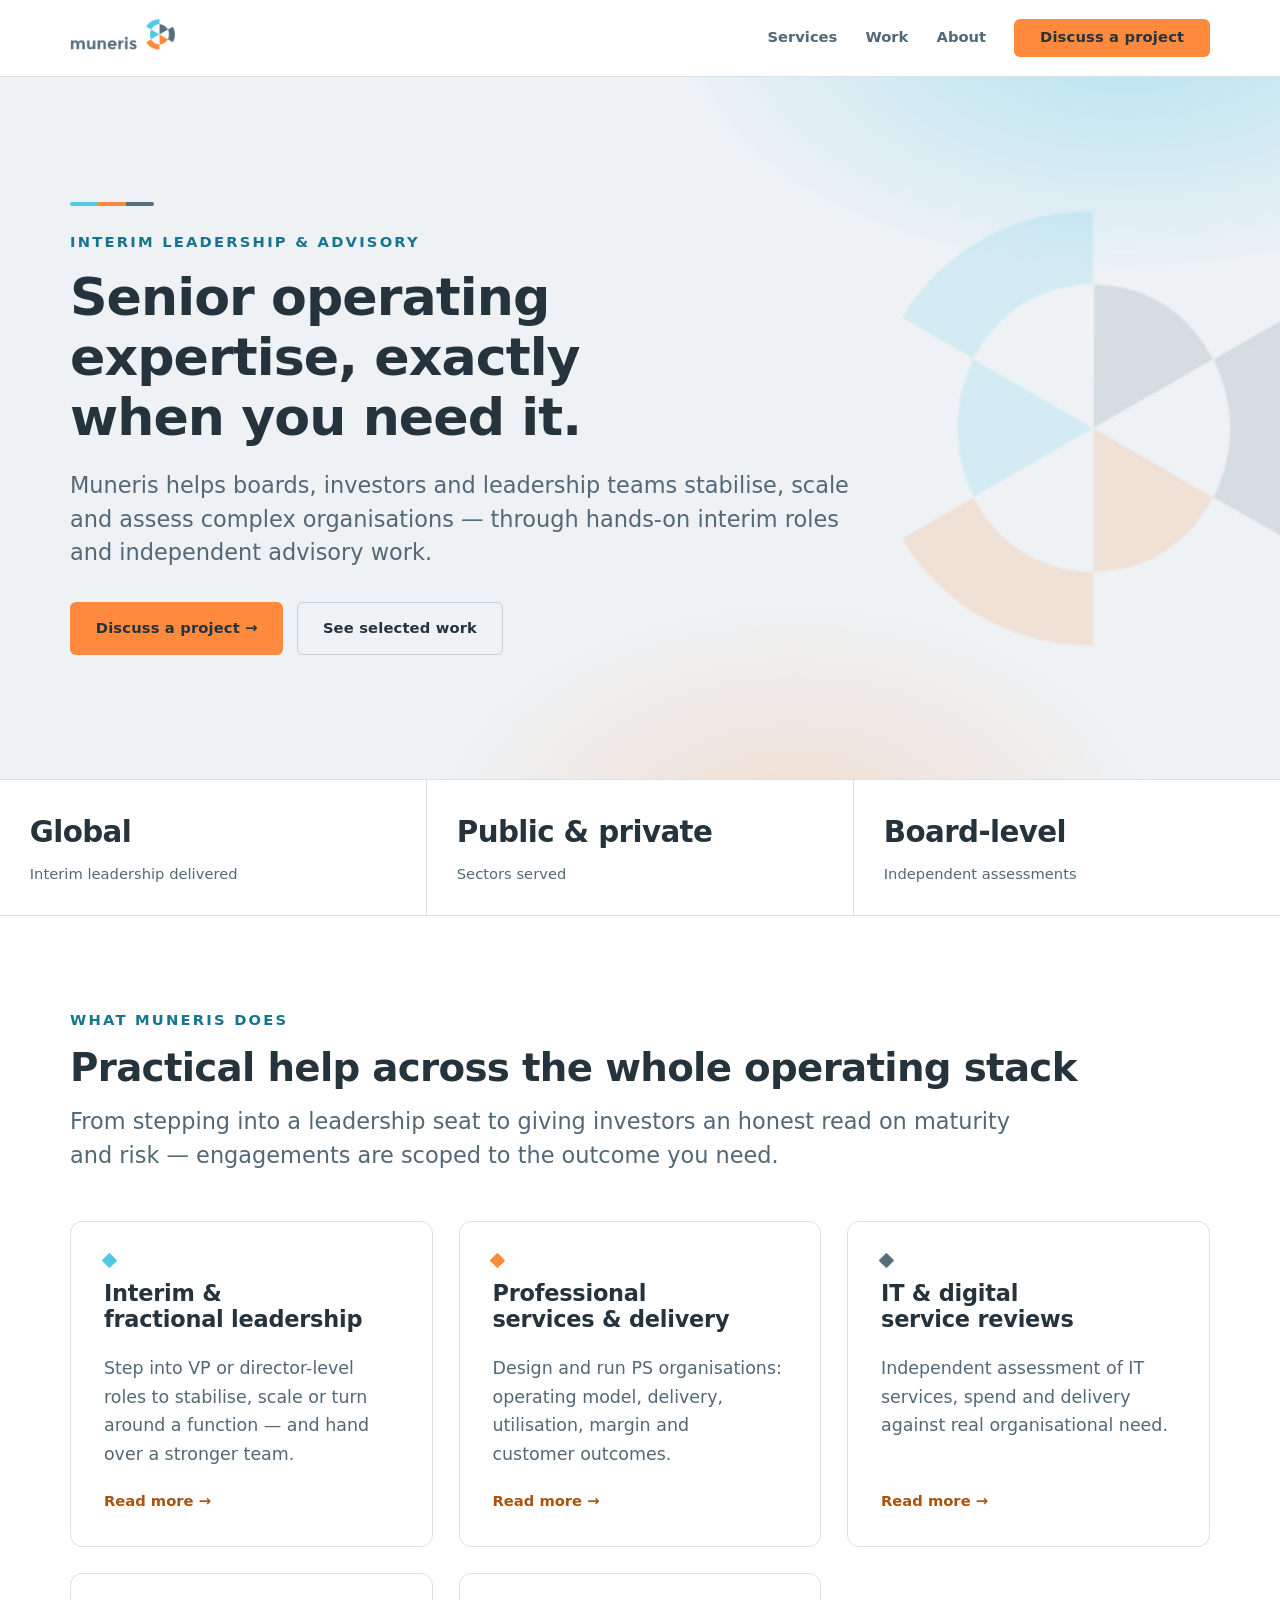
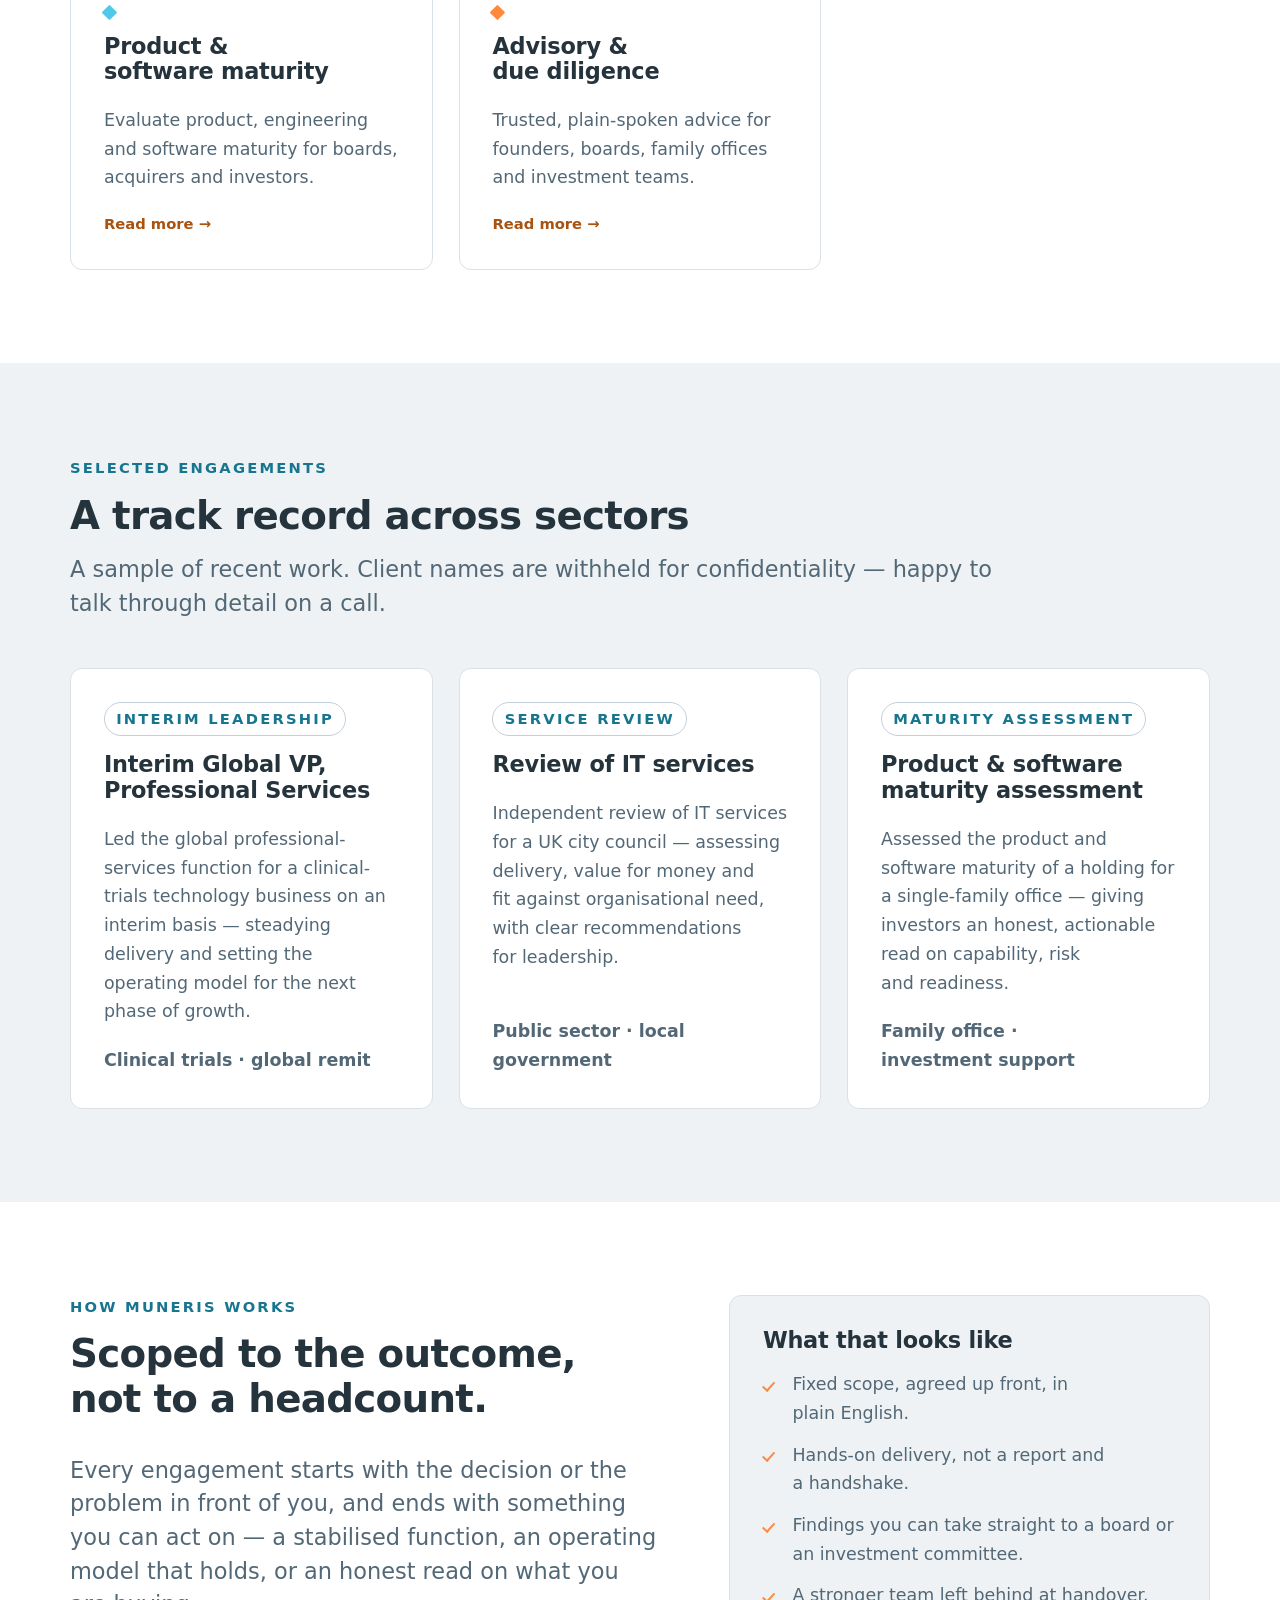
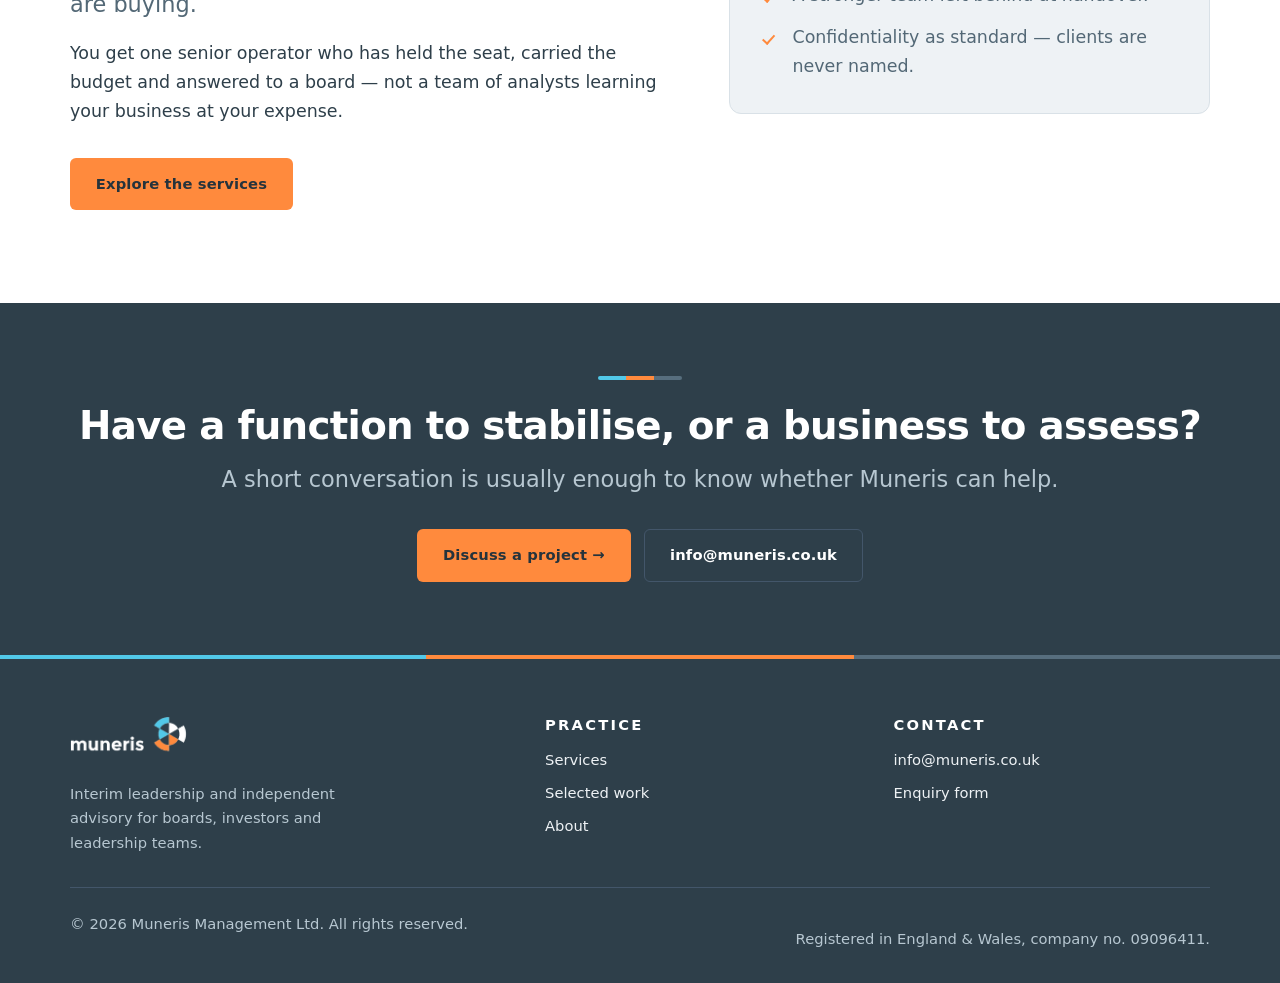
==== commit d2069b7b: "Anonymise three client entries, drop the tools line, switch contact email Anonymises the About page'" ====
--- a/index.html
+++ b/index.html
@@ -119,12 +119,6 @@
           <p>Trusted, plain-spoken advice for founders, boards, family offices
              and investment teams.</p>
           <span class="card__link">Read more →</span>
-        </a>
-        <a class="card reveal" href="services.html#tools">
-          <span class="card__mark" aria-hidden="true"></span>
-          <h3>Software &amp; tools</h3>
-          <p>Ready-made tools and templates distilled from real engagements.</p>
-          <span class="card__link">Ask what's available →</span>
         </a>
       </div>
     </div>
@@ -209,7 +203,7 @@
       <p class="lede">A short conversation is usually enough to know whether Muneris can help.</p>
       <div class="btn-row" style="justify-content:center">
         <a class="btn btn--primary" href="contact.html">Discuss a project →</a>
-        <a class="btn btn--ghost" href="mailto:martin@muneris.co.uk">martin@muneris.co.uk</a>
+        <a class="btn btn--ghost" href="mailto:info@muneris.co.uk">info@muneris.co.uk</a>
       </div>
     </div>
   </section>
@@ -237,7 +231,7 @@
       <div>
         <h4>Contact</h4>
         <ul>
-          <li><a href="mailto:martin@muneris.co.uk">martin@muneris.co.uk</a></li>
+          <li><a href="mailto:info@muneris.co.uk">info@muneris.co.uk</a></li>
           <li><a href="contact.html">Enquiry form</a></li>
         </ul>
       </div>
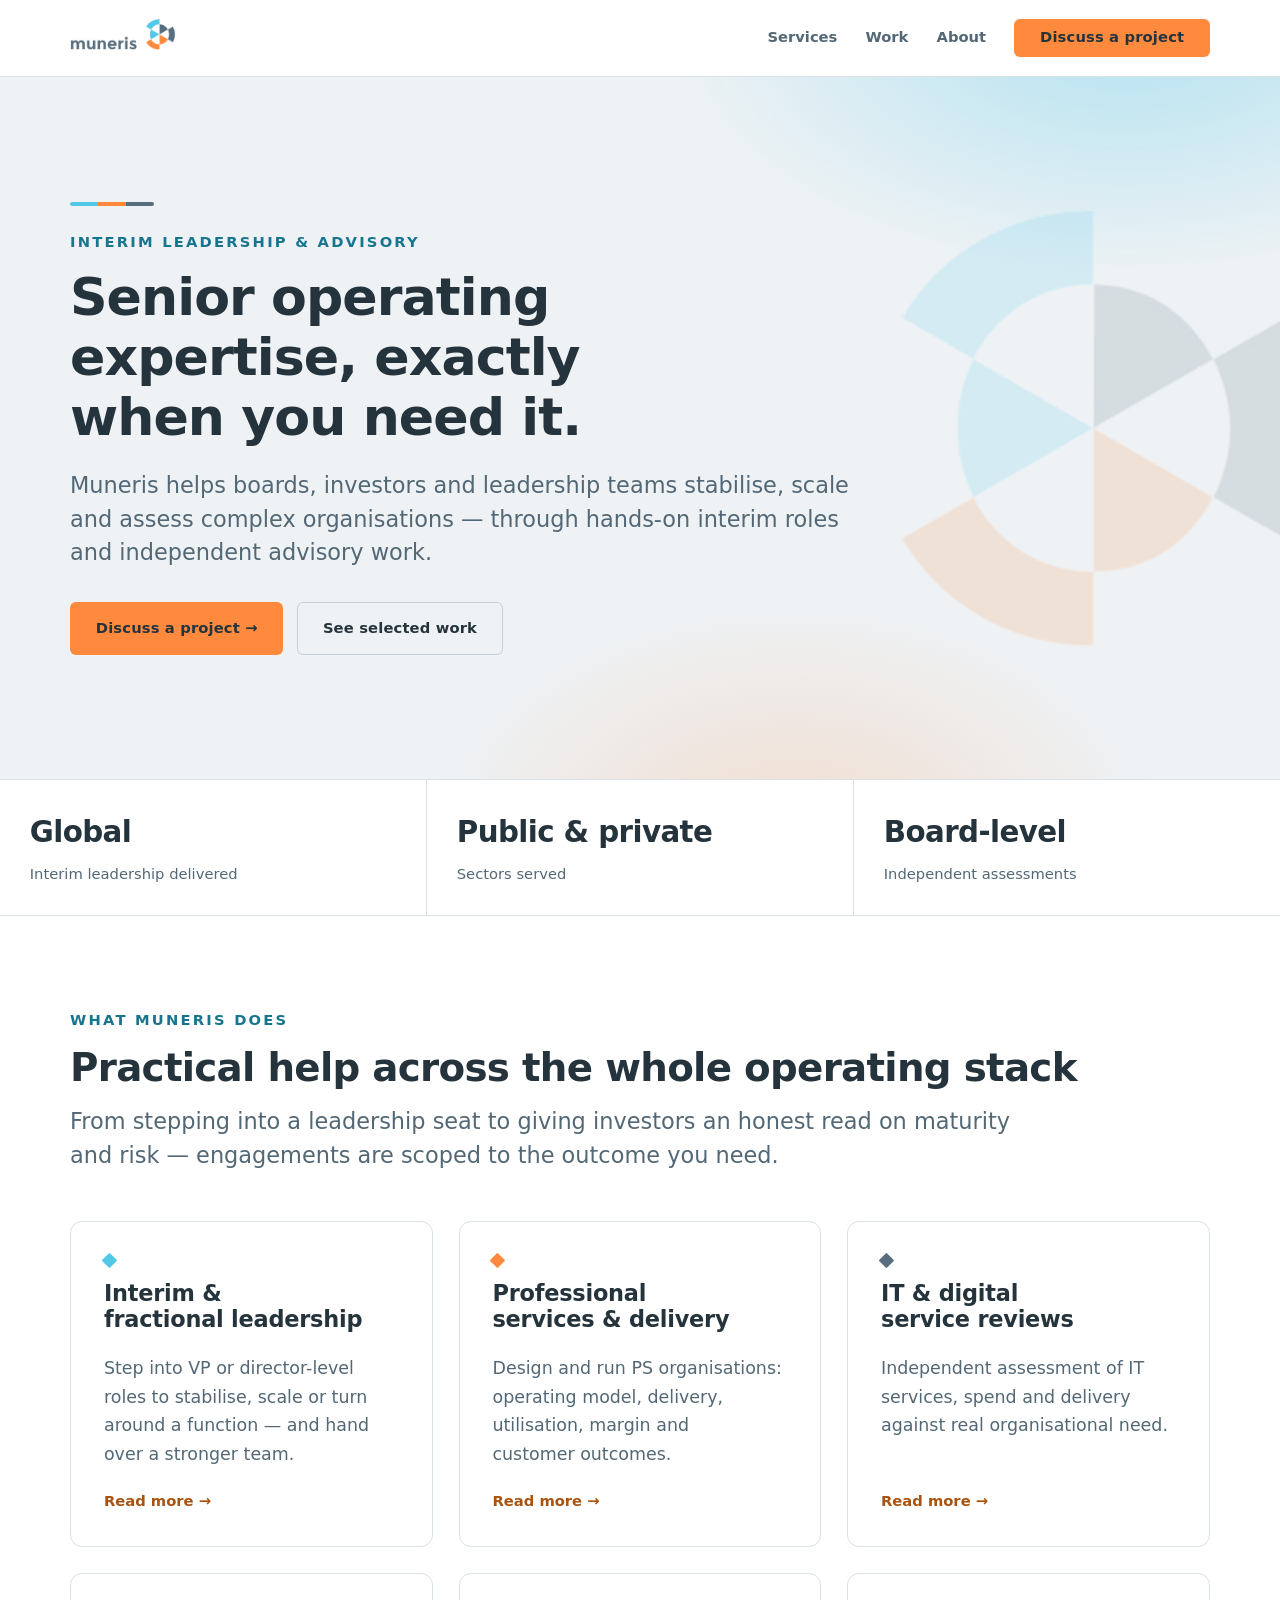
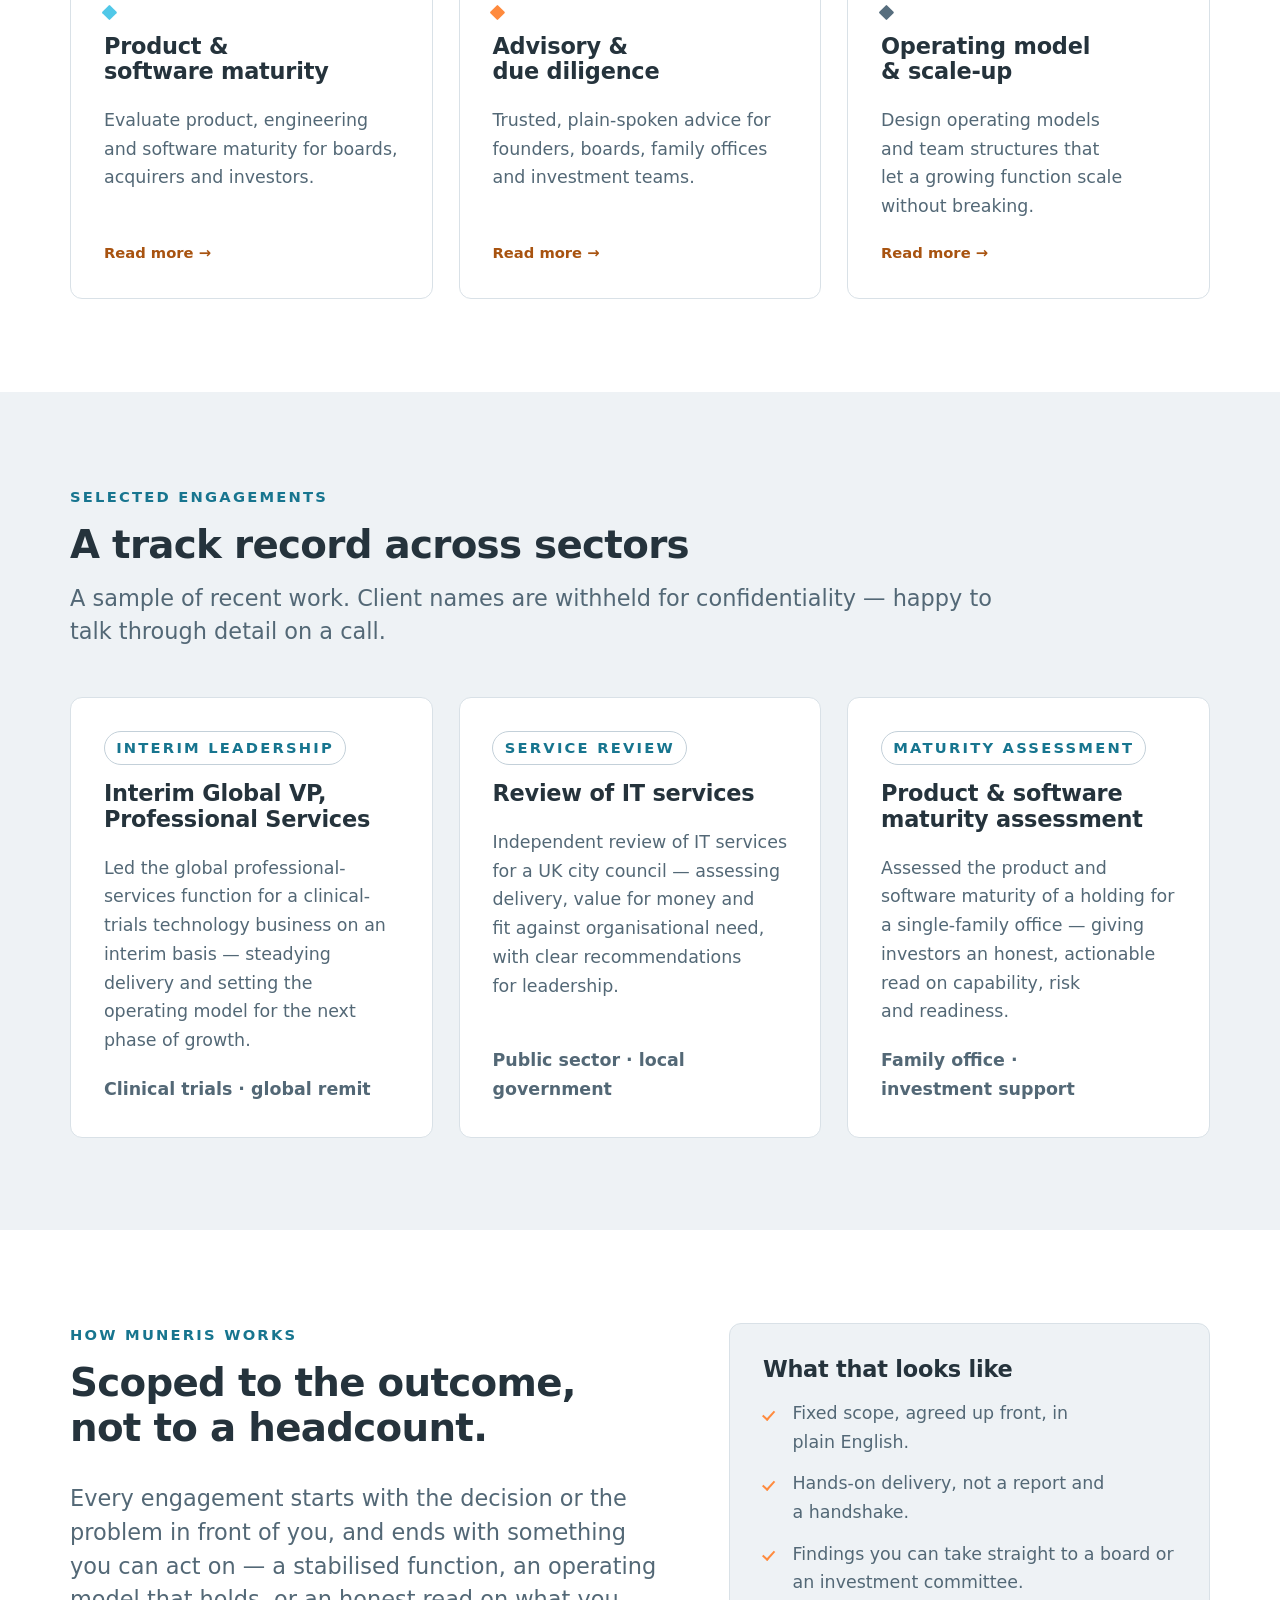
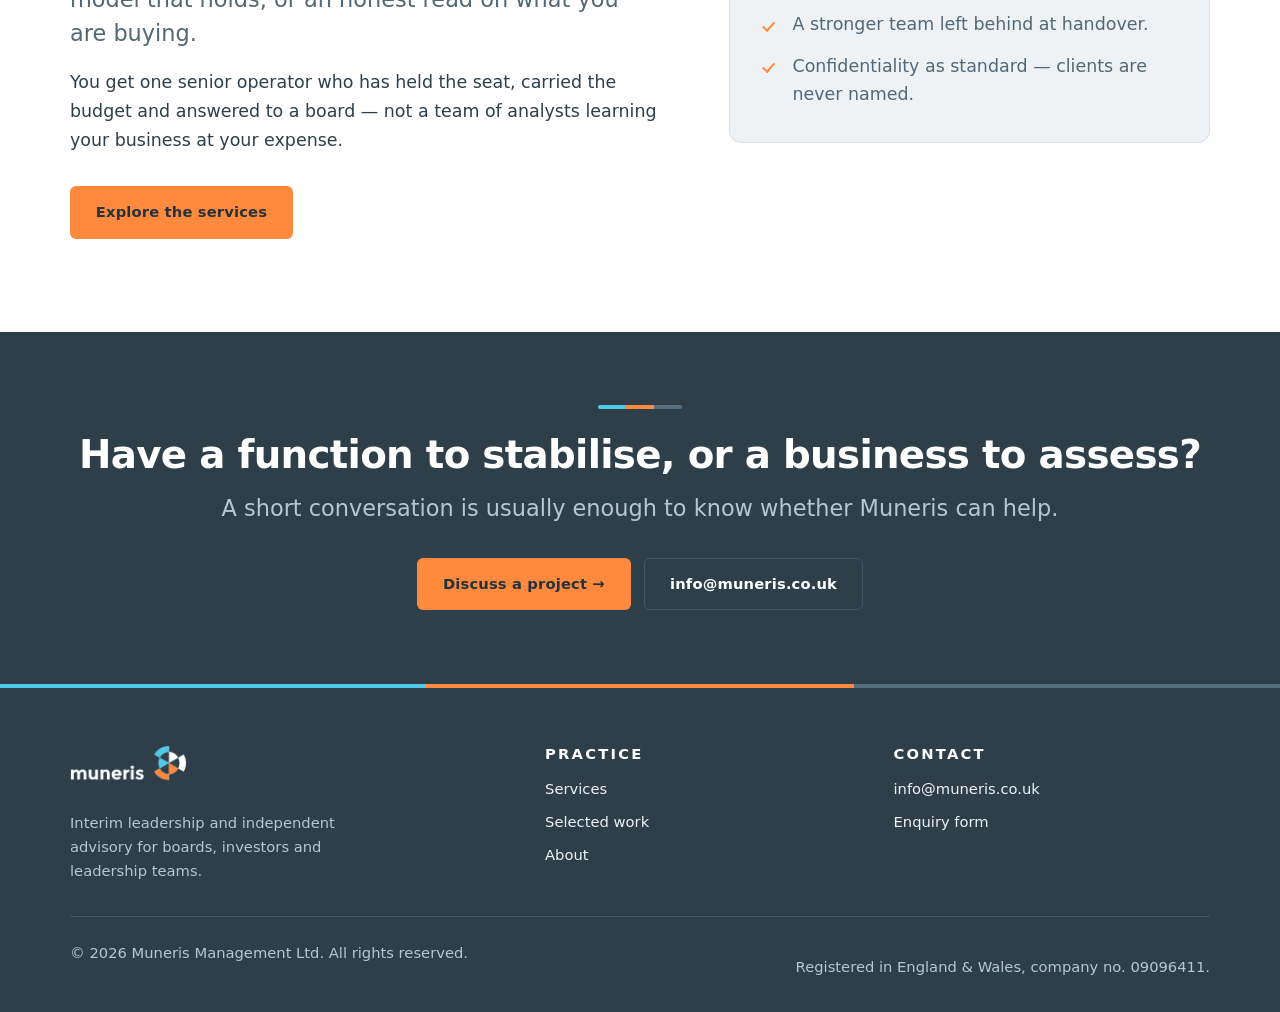
==== commit e19922a7: "Adopt the stronger copy from the UK2 single-page draft Takes the content worth having from that buil" ====
--- a/index.html
+++ b/index.html
@@ -118,6 +118,13 @@
           <h3>Advisory &amp; due diligence</h3>
           <p>Trusted, plain-spoken advice for founders, boards, family offices
              and investment teams.</p>
+          <span class="card__link">Read more →</span>
+        </a>
+        <a class="card reveal" href="services.html#operating">
+          <span class="card__mark" aria-hidden="true"></span>
+          <h3>Operating model &amp; scale-up</h3>
+          <p>Design operating models and team structures that let a growing
+             function scale without breaking.</p>
           <span class="card__link">Read more →</span>
         </a>
       </div>
@@ -201,7 +208,7 @@
       <span class="rule" aria-hidden="true"><i></i></span>
       <h2>Have a function to stabilise, or a business to assess?</h2>
       <p class="lede">A short conversation is usually enough to know whether Muneris can help.</p>
-      <div class="btn-row" style="justify-content:center">
+      <div class="btn-row btn-row--center">
         <a class="btn btn--primary" href="contact.html">Discuss a project →</a>
         <a class="btn btn--ghost" href="mailto:info@muneris.co.uk">info@muneris.co.uk</a>
       </div>
--- a/assets/css/site.css
+++ b/assets/css/site.css
@@ -131,6 +131,7 @@
 .cta .btn--ghost:hover { border-color: var(--brand-cyan); color: #fff; }
 
 .btn-row { display: flex; flex-wrap: wrap; gap: .85rem; margin-top: 2rem; }
+.btn-row--center { justify-content: center; }
 
 /* --- Site header ---------------------------------------------------------- */
 .site-header {
@@ -379,6 +380,16 @@
 }
 .section--dark .pull { border-color: var(--brand-cyan); color: #fff; }
 
+/* --- Etymology note ------------------------------------------------------- */
+.etymology {
+  margin-top: 1.6rem;
+  padding-left: 1.1rem;
+  border-left: 3px solid var(--brand-cyan);
+  color: var(--text-muted);
+  font-size: var(--step-0);
+}
+.etymology strong { color: var(--ink); font-weight: 650; }
+
 /* --- Tag list ------------------------------------------------------------- */
 .tags { display: flex; flex-wrap: wrap; gap: .5rem; list-style: none; padding: 0; }
 .tags li {
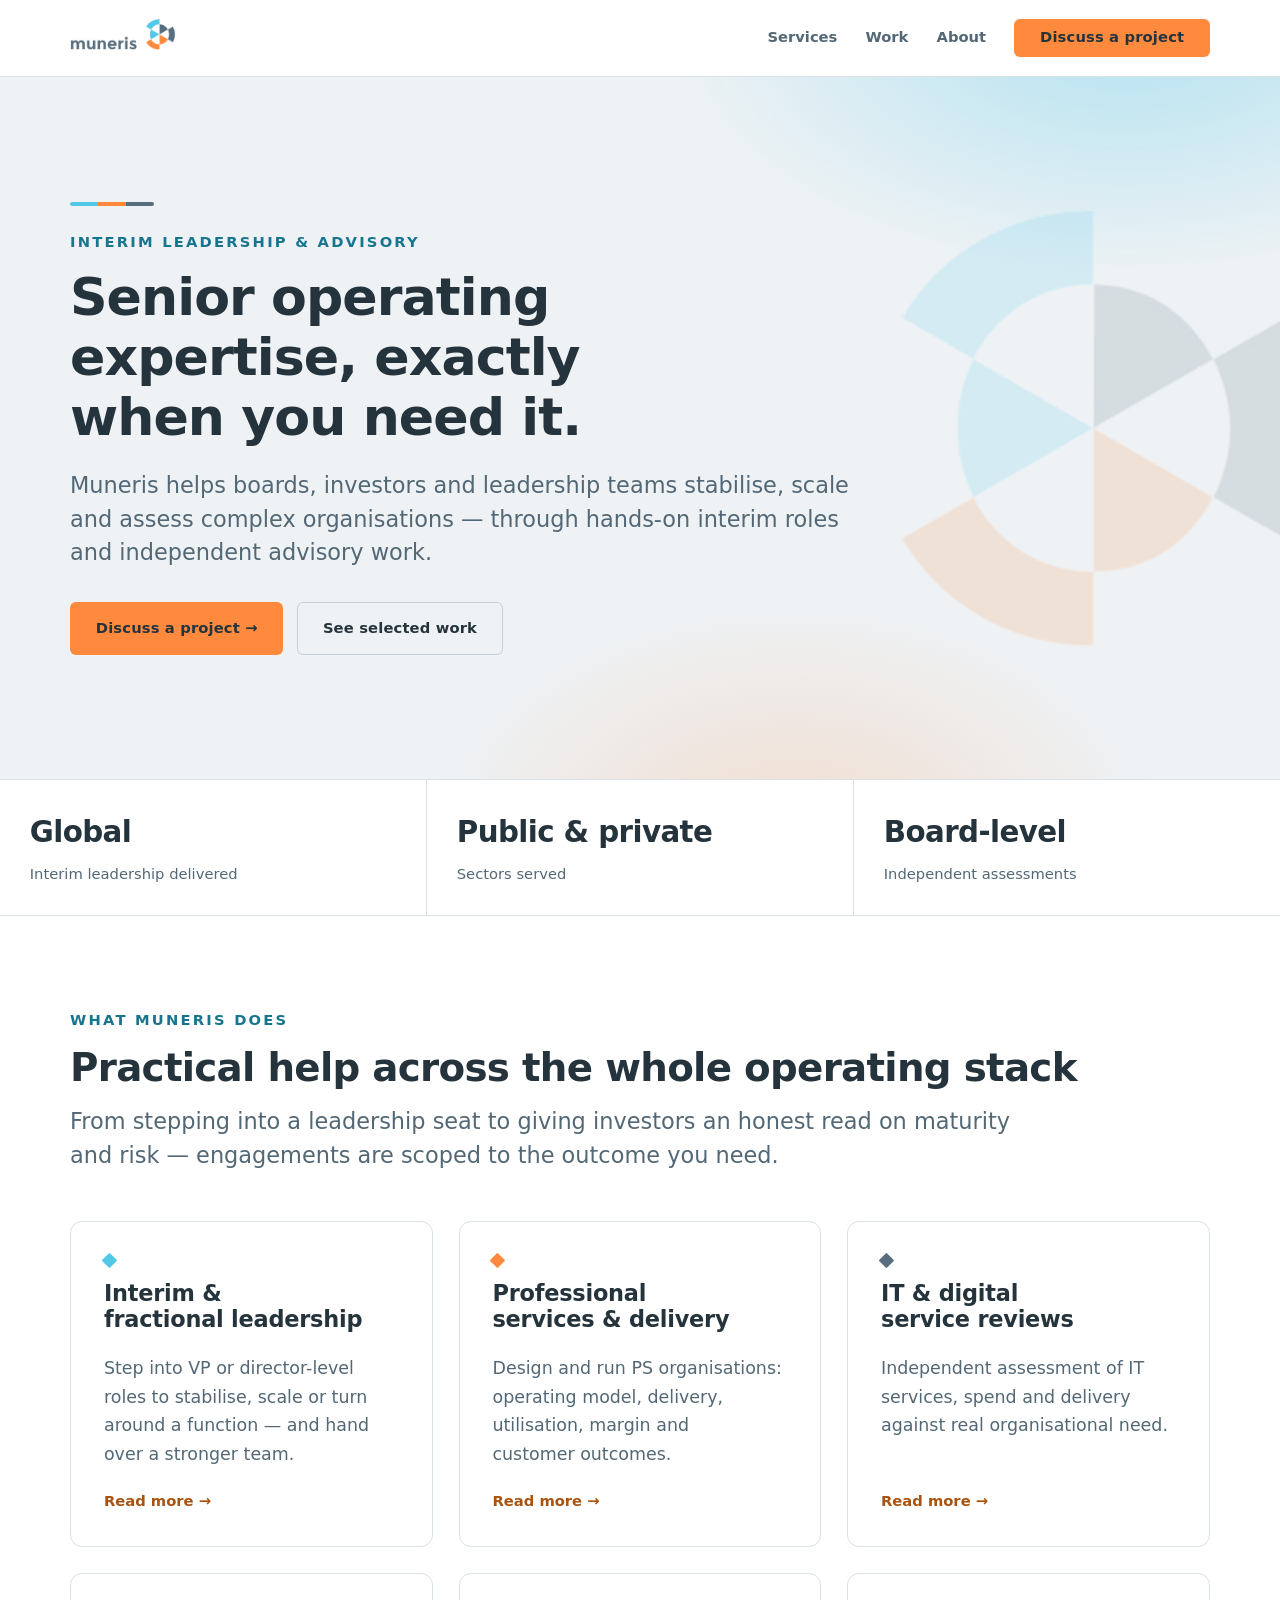
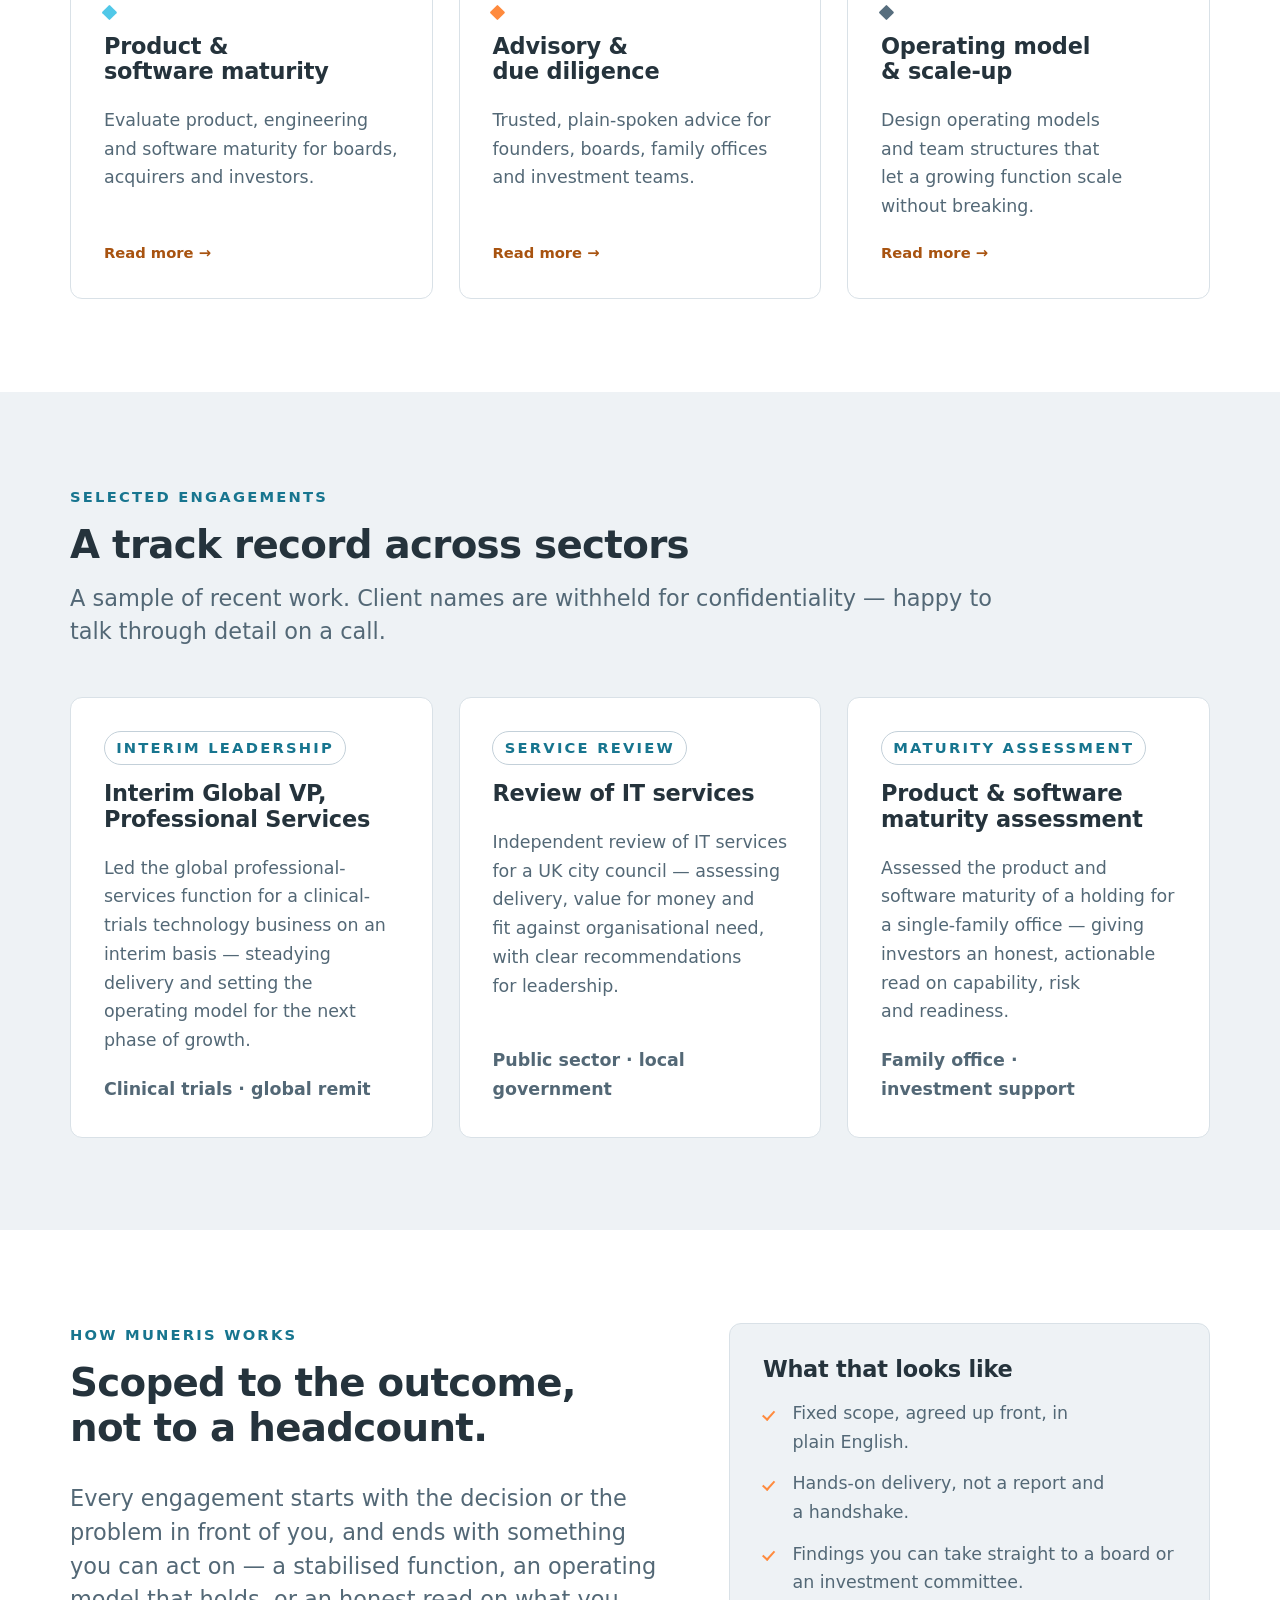
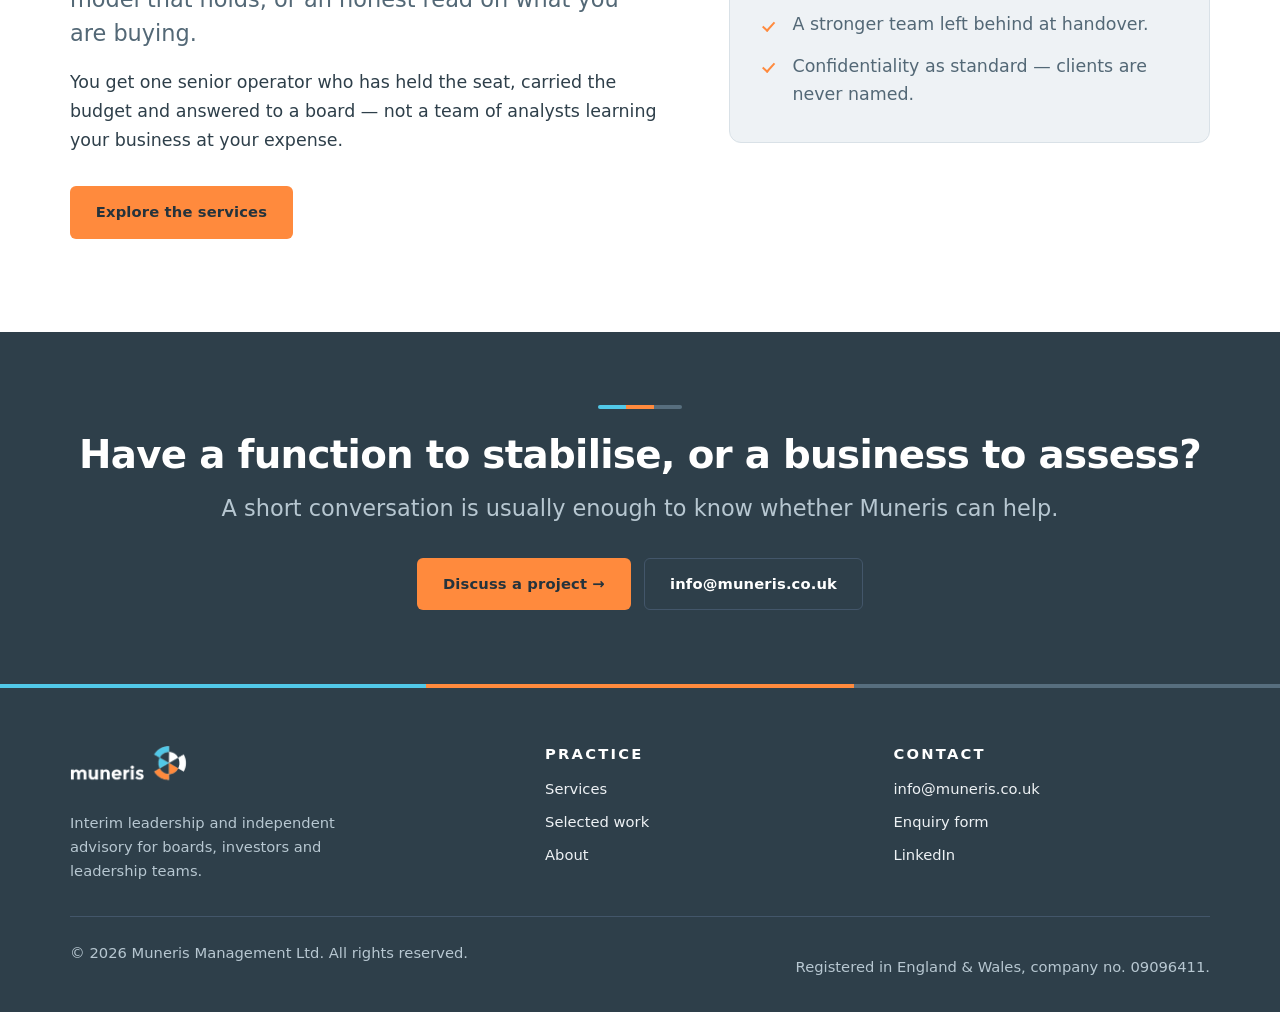
==== commit d0a3b93f: "Add the LinkedIn profile link Adds the profile to every footer and to the contact page's details pan" ====
--- a/index.html
+++ b/index.html
@@ -240,6 +240,7 @@
         <ul>
           <li><a href="mailto:info@muneris.co.uk">info@muneris.co.uk</a></li>
           <li><a href="contact.html">Enquiry form</a></li>
+          <li><a href="https://www.linkedin.com/in/martin-carpenter" target="_blank" rel="noopener">LinkedIn</a></li>
         </ul>
       </div>
     </div>
